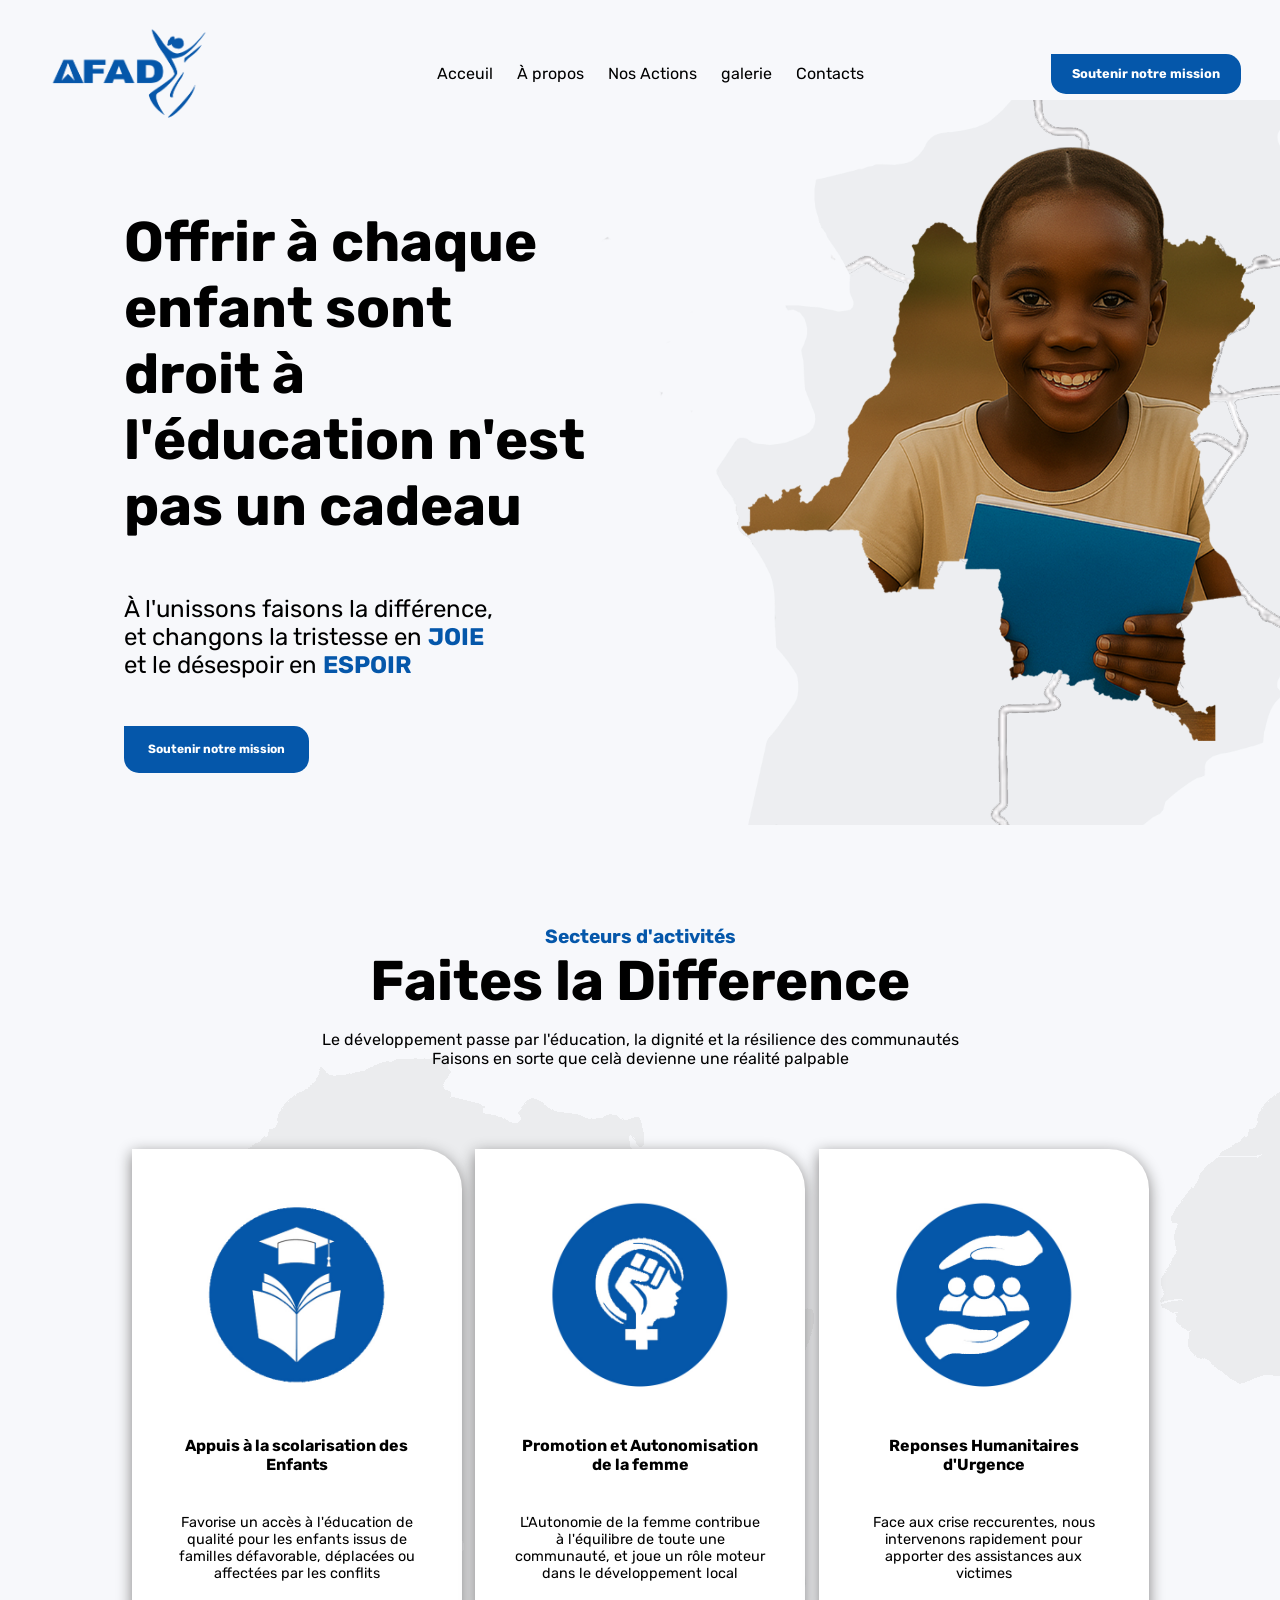
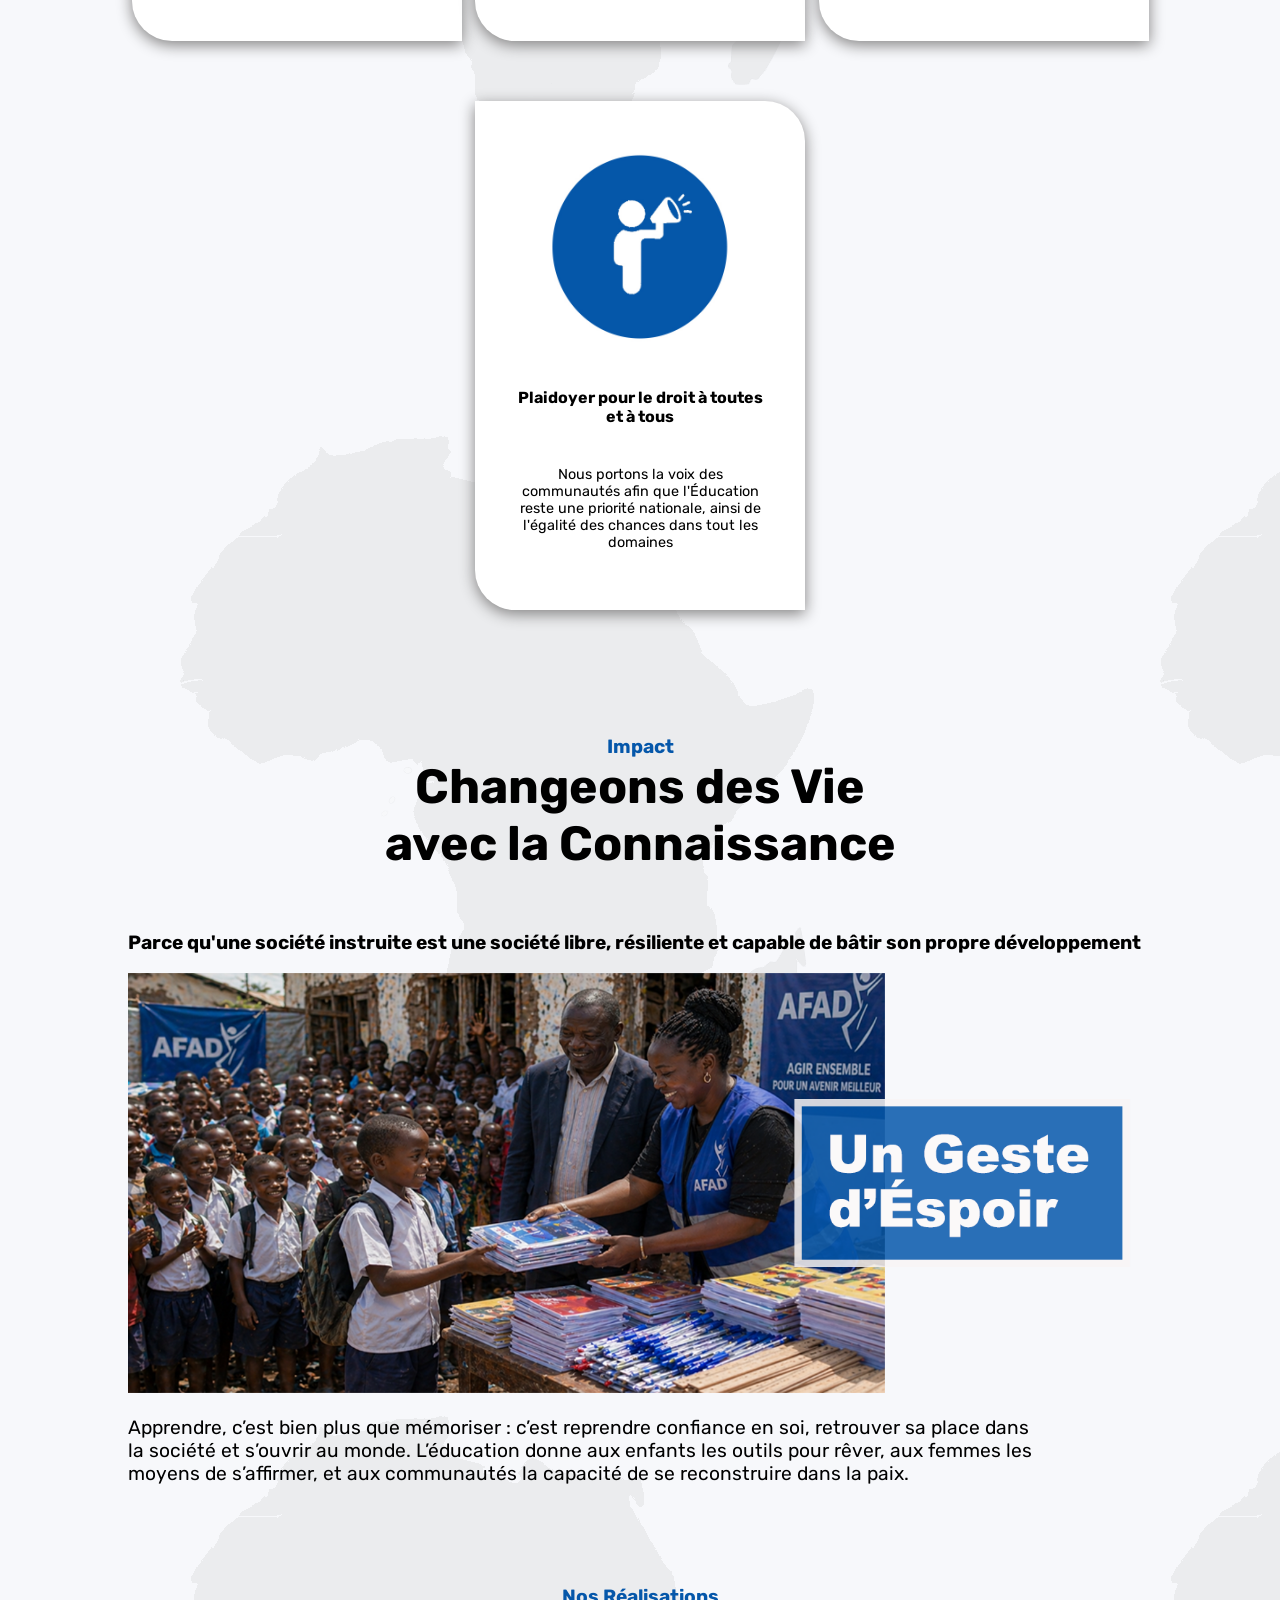
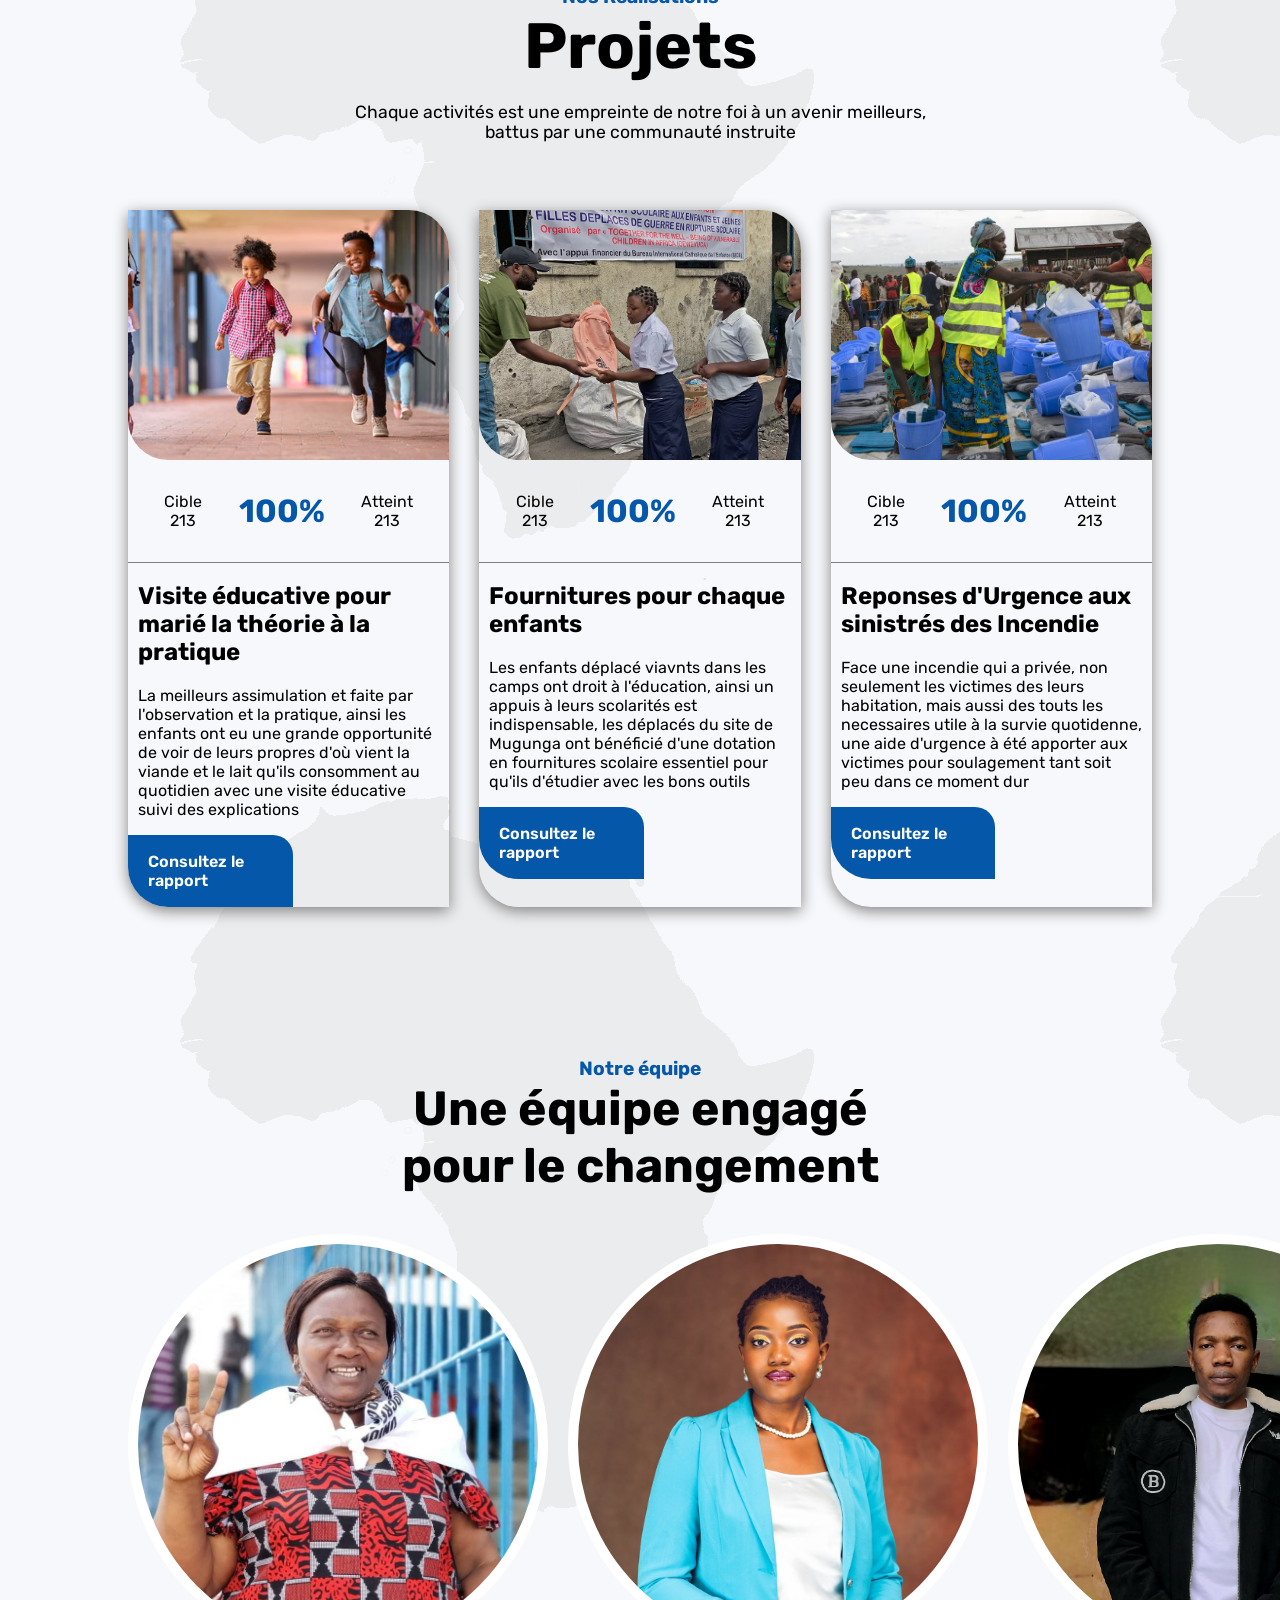
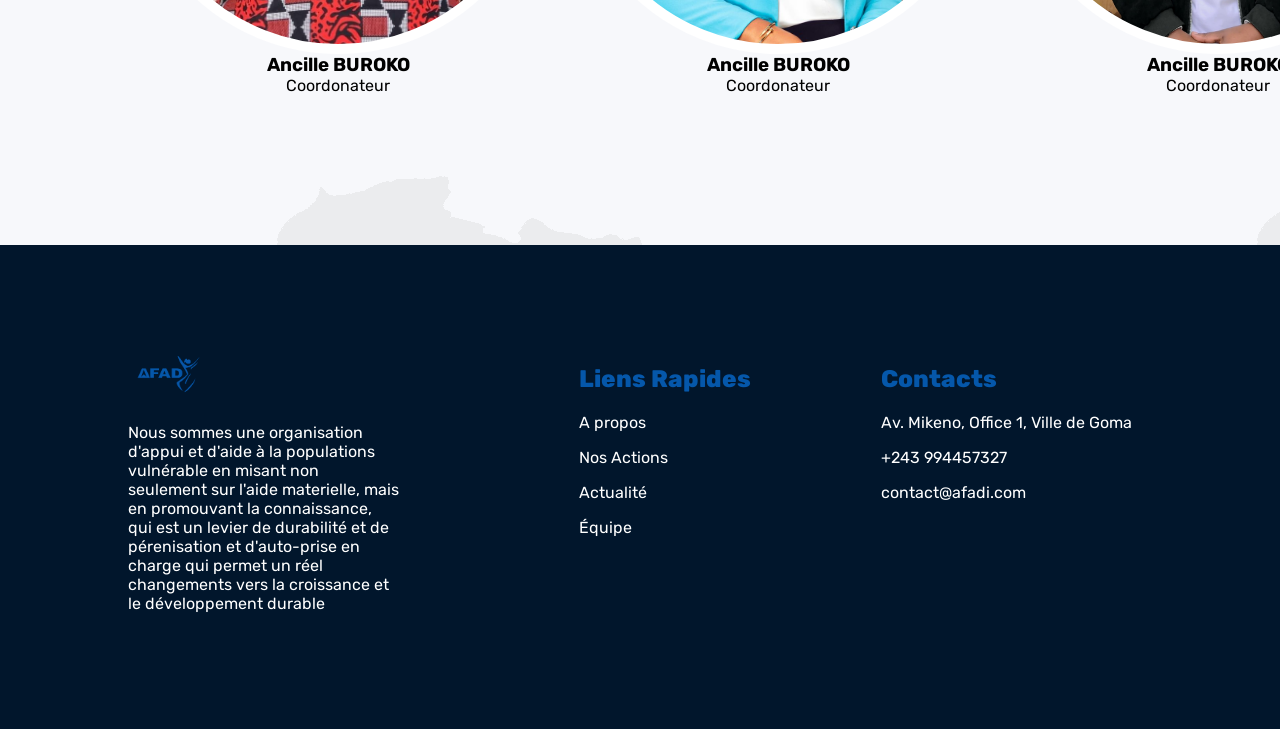
==== index.html @ 5223f1b3 "Premiere base du site Afadi" ====
<!DOCTYPE html>
<html lang="en">
<head>
    <meta charset="UTF-8">
    <meta name="viewport" content="width=device-width, initial-scale=1.0">
    <title>AFADI ongd</title>
    <link rel="stylesheet" href="style.css">
    <link rel="preconnect" href="https://fonts.googleapis.com">
    <link rel="preconnect" href="https://fonts.gstatic.com" crossorigin>
    <link href="https://fonts.googleapis.com/css2?family=Mozilla+Headline:wght@200..700&family=Rubik:ital,wght@0,300..900;1,300..900&display=swap" rel="stylesheet">
</head>
<body>
    <div class="partie1 btn">
        <header>
            <img src="logAf.png" alt="logo Afadi">
            <div class="ent">
                <nav>    
                   <a href="index.html" class="lien">Acceuil</a> 
                    <a href="Apropos.html" class="lien">À propos</a>
                    <a href="nosActions.html" class="lien"> Nos Actions </a>
                    <a href="#" class="lien"> galerie</a>
                    <a href="#" class="lien"> Contacts</a>
                </nav>
            </div>
            <div class="ent">
                <p>
                    <a href="#" class="bouton">Soutenir notre mission</a>
                </p>
            </div>
        </header>
        <div class="chap1">
            <h1>Offrir à chaque enfant sont droit à l'éducation n'est pas un cadeau</h1>
            <div class="responsive">

            </div>
            <p>À l'unissons faisons la différence, et changons la tristesse en <strong>JOIE</strong> et le désespoir en <strong>ESPOIR</strong></p>
            <p>
                <a href="#" class="bouton">Soutenir notre mission</a>
            </p>
        </div>
        
    </div>

        <main>       
        
            <section class="about">
                <p class="point1">Secteurs d'activités</p>
                <h1 class="about_title1">Faites la Difference</h1>
                <p>Le développement passe par l'éducation, la dignité et la résilience des communautés <br> Faisons en sorte que celà devienne une réalité palpable</p>
                <div class="nos_activites">
                    <div class="about__education boite">
                        <div class="icone">
                            <p class="img"><img src="images/illustration/IconeEducation.jpg" alt="icone education"></p>
                        </div>
                        <h2>Appuis à la scolarisation des Enfants</h2>
                        <p>Favorise un accès à l'éducation de qualité pour les enfants issus de familles défavorable, déplacées ou affectées par les conflits</p>
                        
                    </div>
                    <div class="about__promotion boite">
                        <div class="icone">    
                            <p class="img"><img src="images/illustration/IconeFemme.jpg" alt="icone education"></p>
                        </div>
                        <h2>Promotion et Autonomisation de la femme</h2>
                        <p>L'Autonomie de la femme contribue à l'équilibre de toute une communauté, et joue un rôle moteur dans le développement local</p>
                    </div>
                    <div class="about__urgences boite">
                        <div class="icone">
                            <p class="img"><img src="images/illustration/IconeUrgence.jpg" alt="icone education"></p>
                        </div>
                        <h2>Reponses Humanitaires <br> d'Urgence</h2>
                        <p>Face aux crise reccurentes, nous intervenons rapidement pour apporter des assistances aux victimes</p>
                    </div>
                    <div class="about__plaidoyer boite">
                        <div class="icone">
                            <p class="img"> <img src="images/illustration/IconePlaidoyer.jpg" alt="icone education"> </p>
                        </div>
                        <h2>Plaidoyer pour le droit à  toutes et à tous </h2>
                        <p>Nous portons la  voix des communautés afin que l'Éducation reste une priorité nationale, ainsi de l'égalité des chances dans tout les domaines</p>
                    </div>
                </div>
            </section>

            <section class="impact">
                <div class="impact__bloc">
                    <div class="impact__bloc-text">
                        <p class="point1">Impact</p>
                        <h1>Changeons des Vie <br>avec la Connaissance</h1>
                        
                        <h3>Parce qu'une société instruite est une société libre, résiliente et capable de bâtir son propre développement</h3>
                        <div class="img_impact">
                            <img src="unGeste1.png" alt="images Des Impacts">
                        </div>
                        <p class=txt>Apprendre, c’est bien plus que mémoriser :
                            c’est reprendre confiance en soi, retrouver sa place dans la société et s’ouvrir au monde.
                            L’éducation donne aux enfants les outils pour rêver, aux femmes les moyens de s’affirmer, et aux communautés la capacité de se reconstruire dans la paix.
                        </p>       
                    </div>
                </div>
            </section>

            <section class="realisation sec">
                    <p class="point1">Nos Réalisations</p>
                    <h1 class="real__titre">Projets</h1>
                    <p class="real__para">Chaque activités est une empreinte de notre foi à un avenir meilleurs, <br>battus par une communauté instruite</p>
                    <div class="real__projet">
                        <div class="reali">
                            <div class="mod promenade">
                                <!-- projet de promenade -->
                            </div>
                            <div class="rubrique">
                                <p>Cible <br>213</p>
                                <p class="score">100%</p>
                                <p>Atteint <br>213</p>
                            </div>
                            <div class="text">
                                <h2>Visite éducative pour marié la théorie à la pratique </h2>
                                <p>La meilleurs assimulation et faite par l'observation et la pratique, ainsi les enfants ont eu une grande opportunité de voir de leurs propres d'où vient la viande et le lait qu'ils consomment au quotidien avec une visite éducative suivi des explications
                            </div>
                            <div class="consulte">
                                <p><a href="#">Consultez le rapport</a></p>
                            </div>    
                        </div>
                        <div class="reali">
                            <div class="mod distri">    
                                <!-- distribution des fournitures scolaire -->
                            </div>
                            <div class="rubrique">
                                <p>Cible <br>213</p>
                                <p class="score">100%</p>
                                <p>Atteint <br>213</p>
                            </div>
                            <div class="text">
                                <h2>Fournitures pour chaque enfants</h2>
                                <p>Les enfants déplacé viavnts dans les camps ont droit à l'éducation, ainsi un appuis à leurs scolarités est indispensable, les déplacés du site de Mugunga ont bénéficié d'une dotation en fournitures scolaire essentiel pour qu'ils d'étudier avec les bons outils</p>
                            </div>
                            <div class="consulte">
                                <p><a href="#">Consultez le rapport</a></p>
                            </div>
                        </div>
                        <div class="reali">
                            <div class="mod incendi">
                                <!-- distribution aux sinistrés des incendie -->
                            </div>
                            <div class="rubrique">
                                <p>Cible <br>213</p>
                                <p class="score">100%</p>
                                <p>Atteint <br>213</p>
                            </div>
                            <div class="text">
                                <h2>Reponses d'Urgence aux sinistrés des Incendie</h2>
                                <p>Face une incendie qui a privée, non seulement les victimes des leurs habitation, mais aussi des touts les necessaires utile à la survie quotidenne, une aide d'urgence à été apporter aux victimes pour soulagement tant soit peu dans ce moment dur </p>
                            </div>
                            <div class="consulte">
                                <p><a href="#">Consultez le rapport</a></p>
                            </div>
                        </div>
                    </div>
            </section>

            <section class="sec">
                <div class="equipe">
                    <p class="point1">Notre équipe</p>
                    <h1>Une équipe engagé <br>pour le changement</h1>
                    <div class="partiequipe">
                        <div class="blocequipe">
                            <div class="equipe1 pht">
                                <img src="#" alt="">
                                <!-- <h2>Répresentate Nationale</h2> -->
                            </div>
                            <h3 class="nom">Ancille BUROKO</h3>
                            <p class="fonction">Coordonateur</p>
                        </div>
                        <div class="blocequipe">
                            <div class="equipe2 pht">
                                <img src="#" alt="">
                                <!-- <h2>Coordonateur des Activités</h2> -->
                            </div>
                            <h3 class="nom">Ancille BUROKO</h3>
                            <p class="fonction">Coordonateur</p>
                        </div>
                            <!-- <div class="equipe3 pht">
                                <img src="#" alt="">
                                <h2>Charge de Ressouces Humaines</h2>
                            </div> -->
                        <div class="blocequipe">
                            <div class="equipe4 pht">
                                <img src="#" alt="">
                                <!-- <h2>Administrateur Financier</h2> -->
                            </div>
                            <h3 class="nom">Ancille BUROKO</h3>
                            <p class="fonction">Coordonateur</p>
                        </div>
                    </div>
                </div>
           </section>
        </main>
        <footer>
            <div class="all">
                <div class="foot info">
                    <img src="logAf.png" alt="logo Afadi">
                    <p>Nous sommes une organisation d'appui et d'aide à la populations vulnérable en misant non seulement sur l'aide materielle, mais en promouvant la connaissance, qui est un levier de durabilité et de pérenisation et d'auto-prise en charge qui permet un réel changements vers la croissance et le développement durable </p>
                </div>
                <div class="foot liens">
                    <h2>Liens Rapides</h2>
                    <p><a href="#">A propos</a></p>
                    <p><a href="#">Nos Actions</a></p>
                    <p><a href="#">Actualité</a></p>
                    <p><a href="#">Équipe</a></p>
                </div>
                <div class="foot contact">
                    <h2>Contacts</h2>
                    <p>Av. Mikeno, Office 1, Ville de Goma</p>
                    <p>+243 994457327</p>
                    <p>contact@afadi.com</p>
                </div>
            </div>
        </footer>
  
</body>
</html>
---- style.css ----
body{
    margin: 0px;
    font-family: "Rubik", sans-serif;
    background-color: #f7f8fb;
}
.btn{
    padding :0% 2%;
}


/* bloc regroupant tout les elements de l'entete */

.partie1{
    background-image: url(images/img_util/background1.png);
    background-size:85%;
    background-repeat: no-repeat;
    background-position: 10cm;
    padding-bottom: 10%;  
}
img{
    width: 200px;
}
header{
    padding: 3px;
    display: flex;
    justify-content:space-between;
}
header p {
    font-size: 0.8em;
}
.ent{
    display : flex;
    align-items: center;
    gap: 40px;
}
nav{
    display: inline-block;
}
.lien{
    margin-left: 20px;
    text-decoration: none;
    color: black;
}
.lien:hover{
    font-weight: 300;
    /* text-decoration-style: dotted; */
    border-bottom: #0557aa 2px solid;
}
.bouton{
    display: block;
    color: white;
    background-color: #0557aa;
    width: 170px;
    height: 40px;
    border-radius: 0px 15px 15px 15px;
    text-align: center;
    display: flex;
    align-items: center;
    justify-content: center;
    text-decoration: none;
    font-weight: bolder;
    margin-right: 10px;
    padding: 0px 10px;
}
.chap1{
    width: 38%;
    margin-left: 8%;
    margin-top:5%;
}
.chap1 h1{
    font-size: 3.5em;
    padding-bottom: 2%;
}
strong{
    color: #0557aa;
}
.chap1 p{
    font-size: 1.5em;
    width: 80%;
    margin-top : 10%;
}
.chap1 .bouton{
    font-size: 0.5em;
    padding : 1% 2%;
    margin-top : 10%;
}

/* bloc regroupant les élement de la section à propos */

.about {
    width: 80%;
    margin: auto;
    margin: top;
}
.about_title1{
    font-size: 3.5em;
    text-align: center;
    margin: 0px;
}
.about_title1 + p {
    text-align: center;
    padding-bottom: 40px;
}
.nos_activites {
    display: flex;
    justify-content:space-evenly;
    flex-wrap:wrap;
    gap : 10px;
}
.boite{
    width: 250px;
    background-color: #ffffff;
    padding :  20px 40px;
    border-radius: 0px 40px 0px 40px;
    margin : 25px 0px;
    box-shadow: rgb(130, 129, 129) 0px 4px 15px;
    /* effet transition */
    transition-property: transform;
    transition-duration: 0,1sec;
}
.boite:hover{
    box-shadow: #01162c 5px 10px 20px;
}
a:hover{
    transform: scale(0.9);
}
.boite h2{
    font-size: 1em;
    text-align: center;
    margin-bottom: 0px;
}
.boite p{
    font-size: 0.9em;
    text-align: center;
    padding:10% 0%;
}
.icone .img{
    margin: auto;
}
main{
    background-image: url(images/img_util/background2.png);
}


/* bloc regroupant les élement de la section Impact de nos actions */


.impact{
    margin: 100px 0px;
}
.impact__bloc{
    gap: 40px;
    width: 80%;
    margin: auto;
}

.impact__bloc-text h1{
    font-size: 3em;
    text-align: center;
    margin: 0px;
    padding-bottom: 40px;
    
}

.img_impact img{
    width: 100%;
}
.impact__bloc-text h3{
    font-size: 1.2em;
}
.impact__bloc-text .txt{
    font-size: 1.2em;
    width: 90%;
}

/* partie réalisation des projets */
.sec{
    width: 80%;
    margin: auto;
}
.real__titre{
    font-size: 4em;
    text-align: center;
    margin: 0px;
}
.real__para{
    text-align: center;
    font-size: 1.1em;
}
.real__projet{
    display: flex;
    justify-content: space-evenly;
    gap : 30px
}
.reali{
    width: 390px;
    border-radius: 0px 40px 0px 40px;
    margin : 50px 0px;
    box-shadow: rgb(130, 129, 129) 0px 4px 15px;
}
.promenade{
    background-image: url(images/img_util/real/eleves.jpg);
}
.distri{
    background-image: url(images/img_util/real/distribution.webp);
   
}
.incendi{
    background-image: url(images/img_util/real/distrIncendi.jpg);
}
.mod{
    border-radius: 0px 40px 0px 40px;
    min-height: 250px;
    background-size: cover;
    background-position: center;
}
.rubrique{
    display: flex;
    justify-content: space-evenly;
    align-items: center;
    border-bottom: gray solid 1px;
   
}
.rubrique .score{
    font-weight: bold;
    text-align: center;
    font-size: 2em;
    color: #0557aa;
}
.rubrique p{
    text-align: center;
}
.text{
    padding: 0px 10px;
}
.reali .consulte{
    background-color: #0557aa;
    margin-bottom: 0px;
    width: 45%;
    padding-bottom: 1px;
    padding-left: 20px;
    padding-top: 1px;
    border-radius: 0px 20px 0px 40px;
    color: white;
    font-weight: 600;
}
.consulte a{
    color: white;
    text-decoration: none;
}
.consulte a:hover{
    transform: scale(1.3);
}

/* notre équipe */
.sec .equipe{
    text-align: center; 
    padding-bottom: 150px;
    margin-top:100px ;
}
.partiequipe{
    display: flex;
    gap: 20px;
}
.equipe1{
    background-image: url(images/equipe/PHOTO-2023-07-27-08-31-10.jpg);
}
.equipe2{
    background-image: url(images/equipe/PHOTO-2024-08-07-07-58-45.jpg);
}
.equipe3{
    background-image: url(images/equipe/PHOTO-2025-07-27-09-32-01.jpg);
}
.equipe4{
    background-image: url(images/equipe/PHOTO-2025-07-28-10-34-43\ 2.jpg);
}
.pht{
    width: 400px;
    height: 400px;
    background-size: cover;
    border-radius: 50% 50%;
    border: #ffff solid 10px;
}
.blocequipe .nom,.fonction{
    margin : 0px;
    padding : 0px;
}
.equipe h1{
    margin-top : 0px ;
    font-size: 3em;
}
.point1{
    color: #0557aa;
    font-weight: 700;
    margin: 0px;
    text-align: center;
    font-size: 1.2em;
}
.jus{
    text-align: left;
}

/* partie footer */
footer{
    background-color: #01162c;
    color: white;
    padding: 100px 0px;
}
.info img{
    width: 30%;
}
footer .all{
    display: flex;
    gap: 30px;
    width: 80%;
    margin: auto;
    
}
.foot{
    width: 50%;
}
.liens{
    padding-left: 150px;
}
.liens a{
    text-decoration: none;
    color: white;
}
.foot h2{
    color: #0557aa;
    font-weight: 800;
}

/* responsive design */

@media screen and (max-width:600px) {
    img{
        width: 150px;
    }
    header{
        flex-wrap: wrap;
        justify-content: center;
    }
    header p {
        font-size: 0.6em;
    }
    nav a{
        font-size: 0.8em;
    }
    nav{
        padding-bottom: 20px;
    }
    .bouton{
        width: 120px;
        height: 40px;
        border-radius: 0px 15px 15px 15px;
    }
    .chap1{
        width: 90%;
        margin-left: 8%;
        margin-top:5%;
    }
    .chap1 h1{
        font-size: 2.5em;
        padding-bottom: 2%;
    }
    .chap1 p{
        font-size: 1.3em;
        width: 90%;
        margin-top : 10%;
    }
    .chap1 a{
        font-size: 0.5em;
        padding : 1% 0%;
        margin-top : 10%;
        margin: auto;
    }
    .partie1{
        background-size:0px;
        background-repeat: no-repeat;
        background-position: 100%;
    }
    .responsive{
        background-image: url(images/img_util/background1.png);
        height: 420px;
        background-size:150%;
        background-position: right;
    }
    .point1{
        font-size: 0.7em;
    }

    /* partie à propos */
    
    /* partie impact */
    .impact__bloc{
        flex-direction: column-reverse;
        gap: 40px;
        
    }
    .impact__bloc-text{
        width: 100%;
    }
    .jus{
        text-align: center;
    }
    .impact__bloc-text h1{
        font-size: 2.5em;
    }
    .impact__bloc-image{
        width: 450px;
        margin: auto;
        
    }
    /* .image1{
        width: 400px ;
        height: 400px;
    }
    .image2{
        left: 50px;
        bottom: 10px;
    }
    .image3{
        width: 150px ;
        height: 150px;
        right: -10px;
        top: 170px;   
    } */
    /* parties réalialisation */
    .real__titre{
        font-size: 2.5em;
    }
    .real__para{
        margin-bottom: 50px;
    }
    .real__projet{
        flex-direction: column;
        gap : 50px
    }
    .reali{
        width: 350px;
        margin: 0;
        margin: auto;
    }
    .rubrique .score{
        font-size: 1.3em;
    }
    .text h2{
        font-size: 1.2em;
    }
    .consulte p{
        font-size: 0.7em;
    }
   /* partie équipe */
    .partiequipe{
        flex-direction: column;
        align-items: center;
        gap: 50px;
    }
    .pht{
        width: 340px;
        height: 340px;
    }
    .equipe h1{
        font-size: 2em;
    }
    /* partie footer */
    footer{
        background-color: #01162c;
        color: white;
        padding: 50px 0px;
    }
    .info img{
        width: 40%;
    }
    footer .all{
        flex-direction: column;
        gap: 30px;
        width: 80%;
        margin: auto;
        
    }
    .foot{
        width: 100%;
    }
    .liens{
        padding-left: 0px;
    }
    .liens a{
        text-decoration: none;
        color: white;
    }
    .foot h2{
        color: #0557aa;
        font-weight: 800;
    }
}

@media screen and (min-width:600px) and  (max-width:1200px) {
    img{
        width: 150px;
    }
   
    header p {
        font-size: 0.6em;
    }
    nav a{
        font-size: 0.8em;
    }
    nav{
        padding-bottom: 20px;
    }
    .bouton{
        width: 120px;
        height: 40px;
        border-radius: 0px 15px 15px 15px;
    }
    .chap1{
        width: 45%;
        margin-left: 8%;
        margin-top:5%;
    }
    .chap1 h1{
        font-size: 2.5em;
        padding-bottom: 2%;
    }
    .chap1 p{
        font-size: 1.3em;
        width: 90%;
        margin-top : 10%;
    }
    .chap1 a{
        font-size: 0.5em;
        padding : 1% 0%;
        margin-top : 10%;
        margin: auto;
    }
    .partie1{
        background-size:contain;
        background-repeat: no-repeat;
        background-position:120px;
    }
    .point1{
        font-size: 0.7em;
    }


    /* partie à propos */
   

    /* partie impact */
    .impact__bloc{
        flex-direction: column-reverse;
        gap: 40px;
        
    }
    .impact__bloc-text{
        width: 100%;
    }
    .jus{
        text-align: center;
    }
    .impact__bloc-text h1{
        font-size: 2.5em;
    }
    /* .impact__bloc-image{
        width: 450px;
        margin: auto;
        
    }
    .image1{
        width: 400px ;
        height: 400px;
    }
    .image2{
        left: 50px;
        bottom: 10px;
    }
    .image3{
        width: 150px ;
        height: 150px;
        right: -10px;
        top: 170px;   
    } */
    /* parties réalialisation */
    .real__titre{
        font-size: 2.5em;
    }
    .real__para{
        margin-bottom: 50px;
    }
    .real__projet{
        flex-wrap: wrap;
        gap : 50px
    }
    .reali{
        width: 350px;
        margin: 0;
        margin: auto;
    }
    .rubrique .score{
        font-size: 1.3em;
    }
    .text h2{
        font-size: 1.2em;
    }
    .consulte p{
        font-size: 0.7em;
    }
   /* partie équipe */
    .partiequipe{
        flex-direction: column;
        align-items: center;
        gap: 50px;
    }
    .pht{
        width: 340px;
        height: 340px;
    }
    .equipe h1{
        font-size: 2em;
    }
    /* partie footer */
    .info img{
        width: 40%;
    }
}
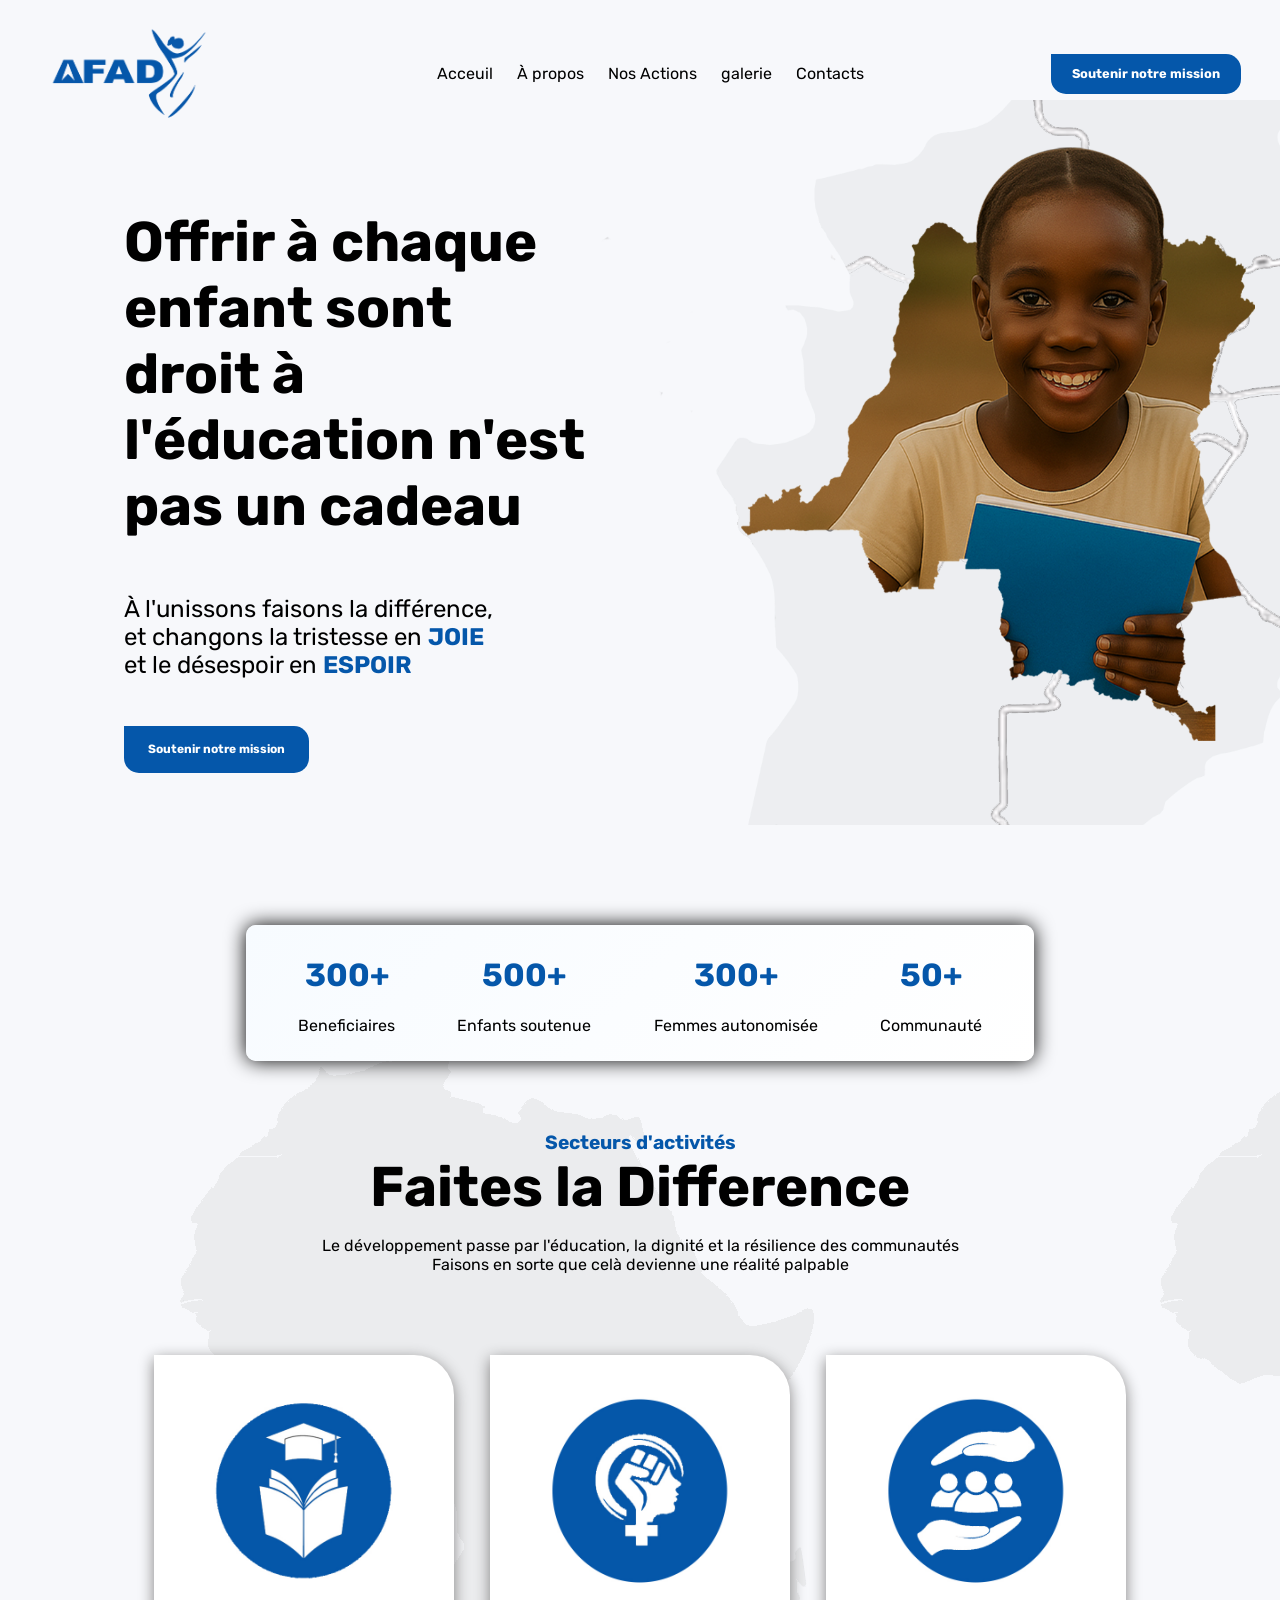
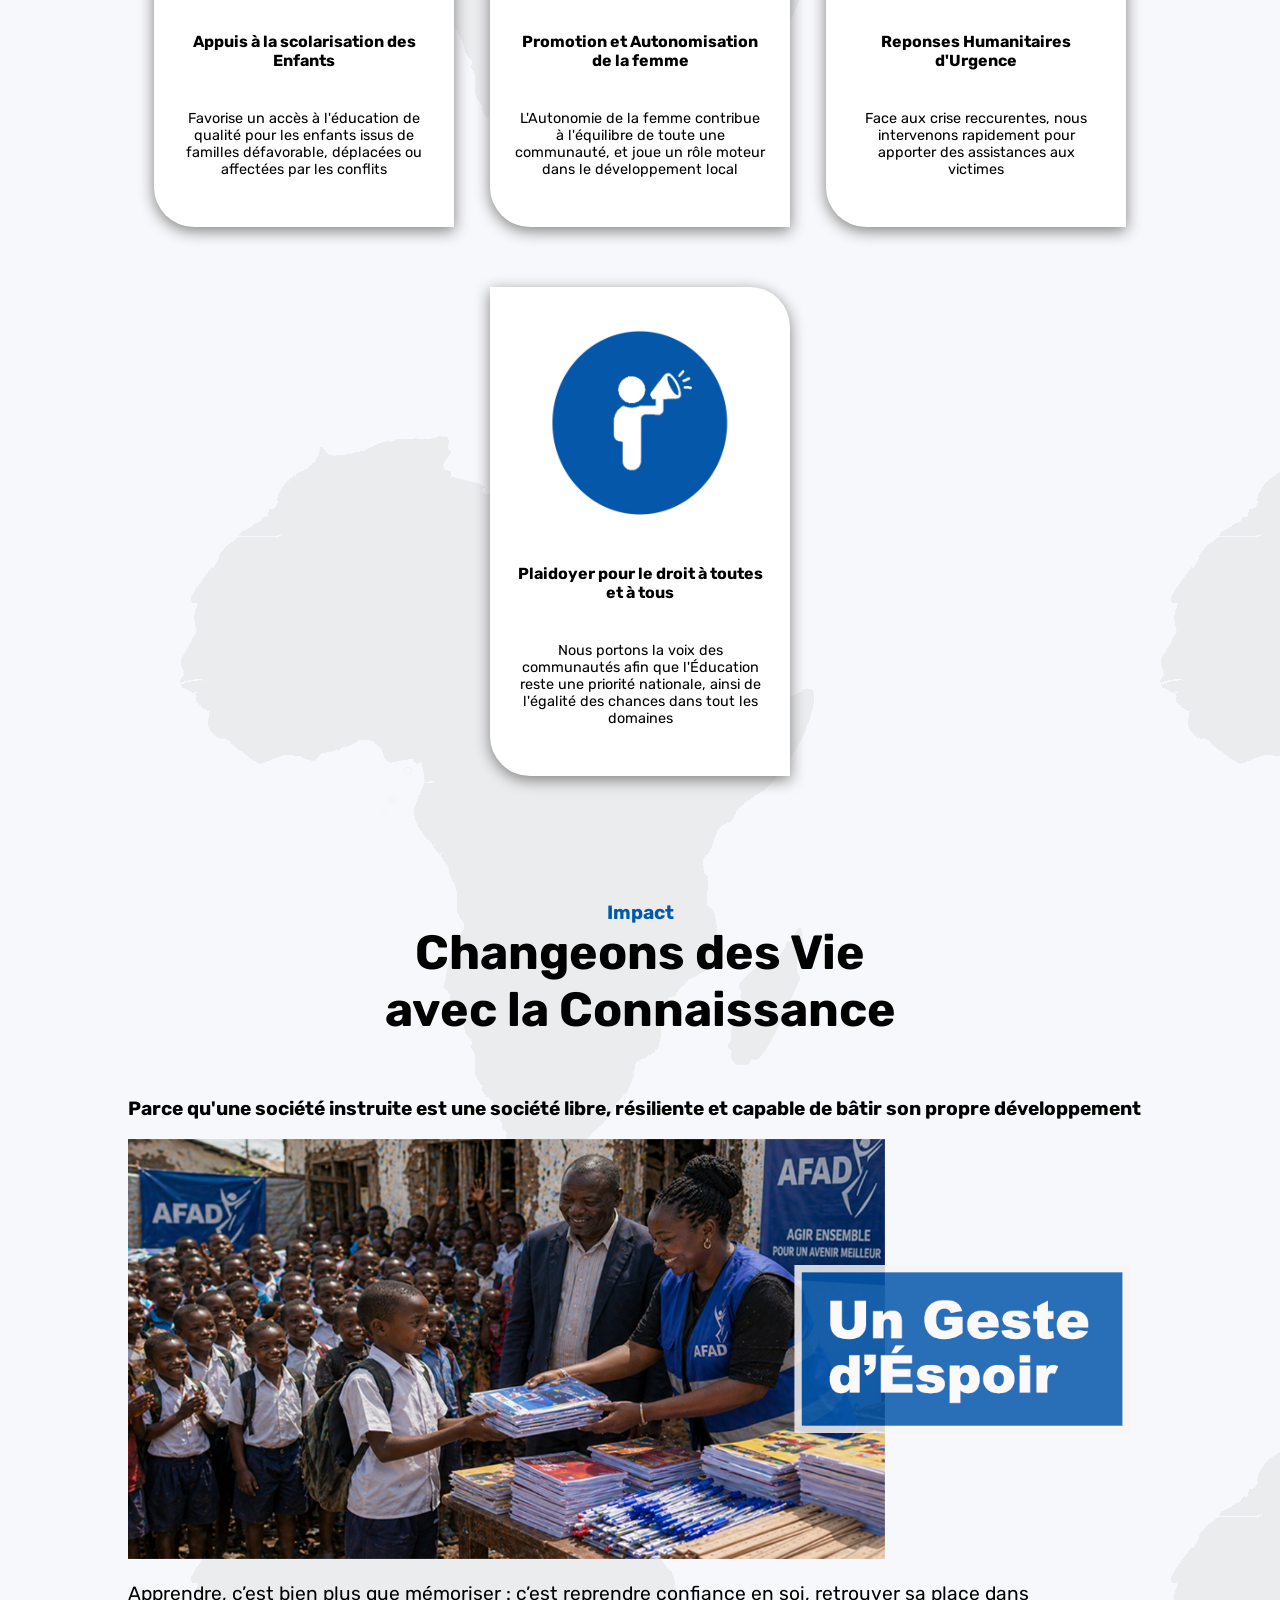
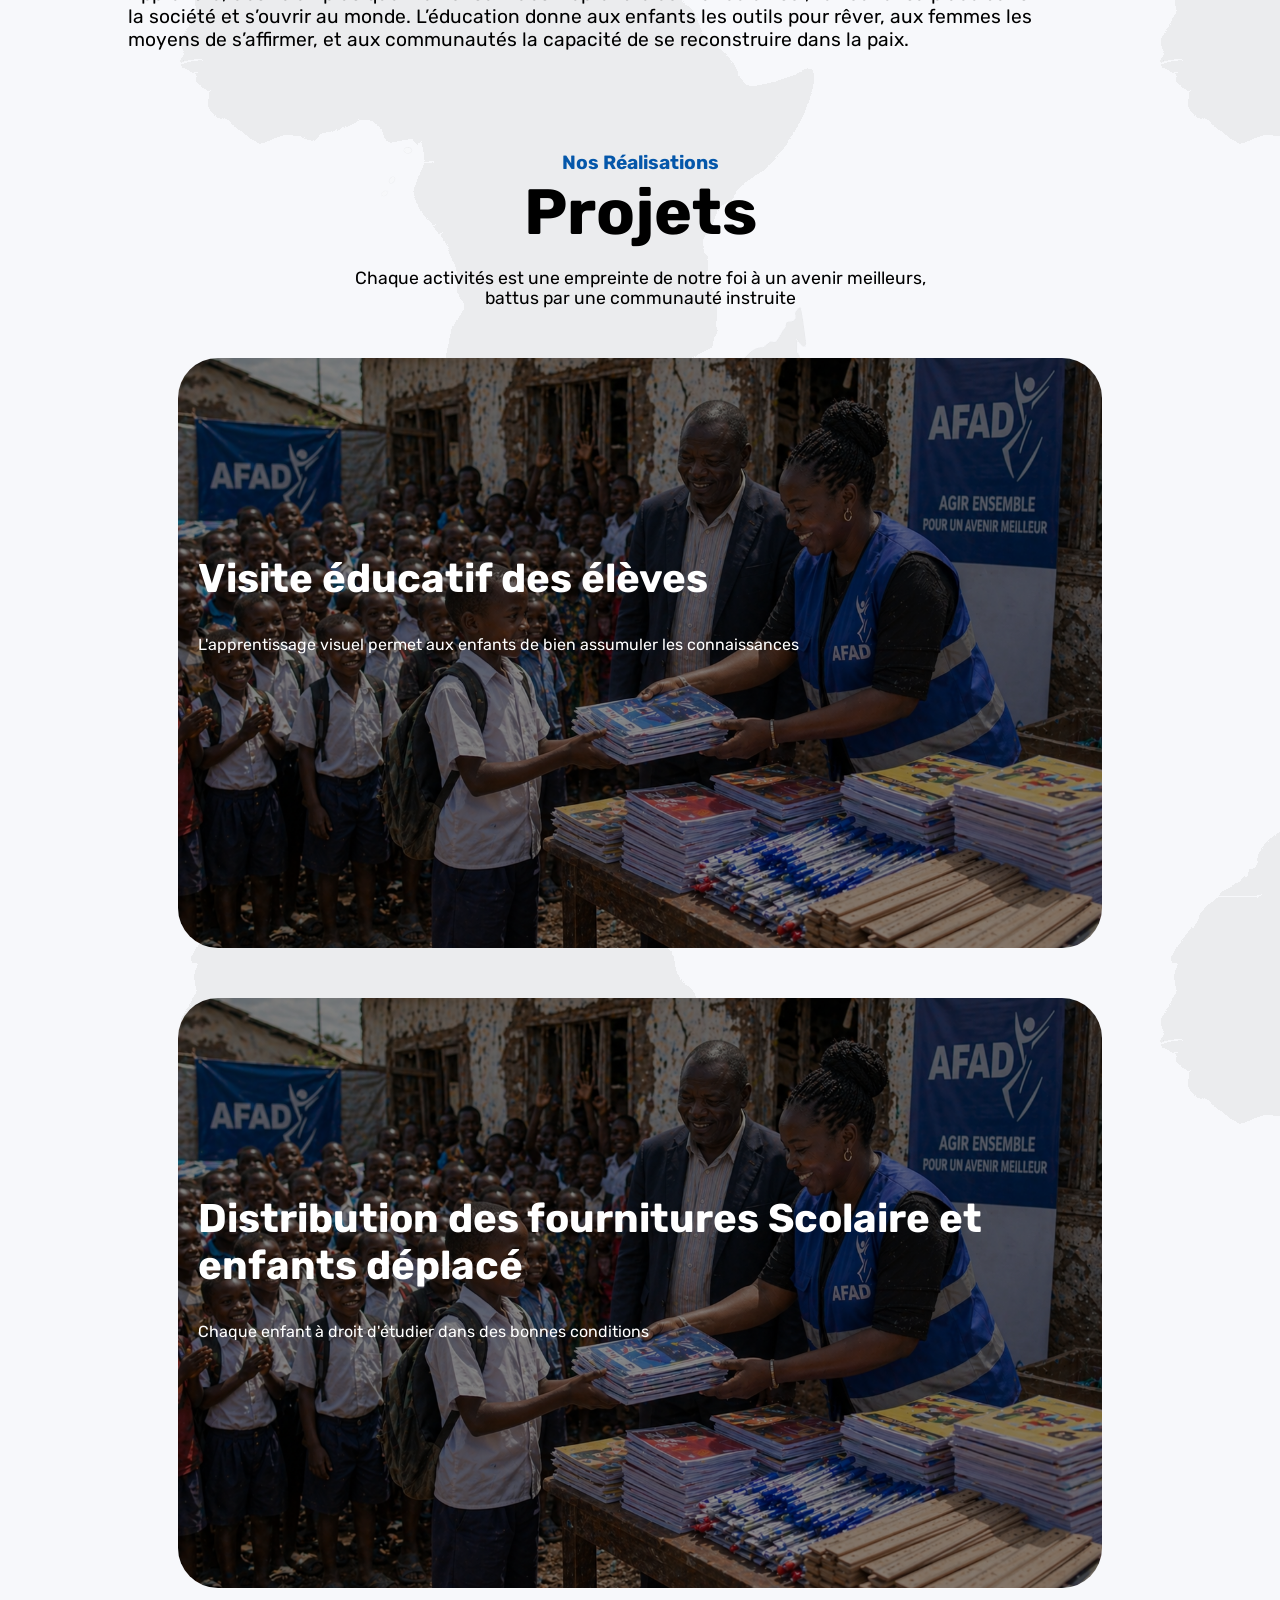
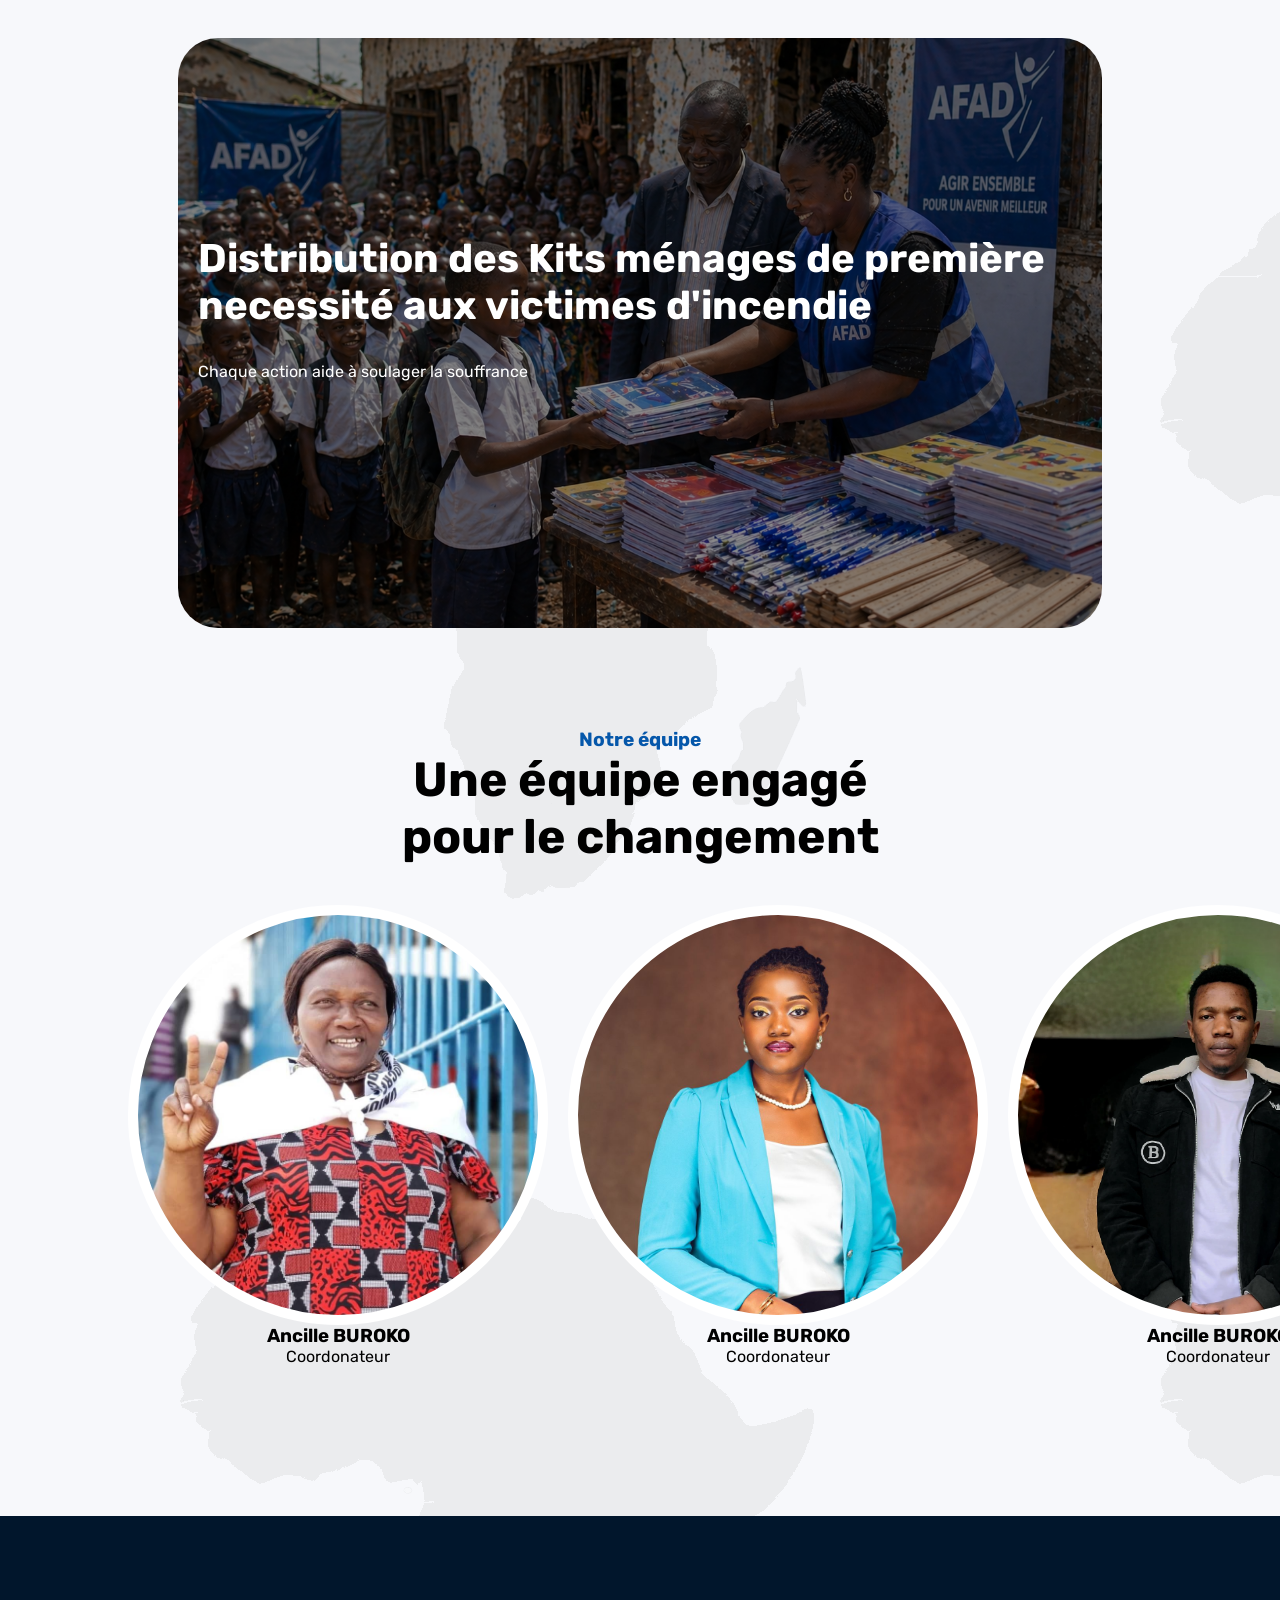
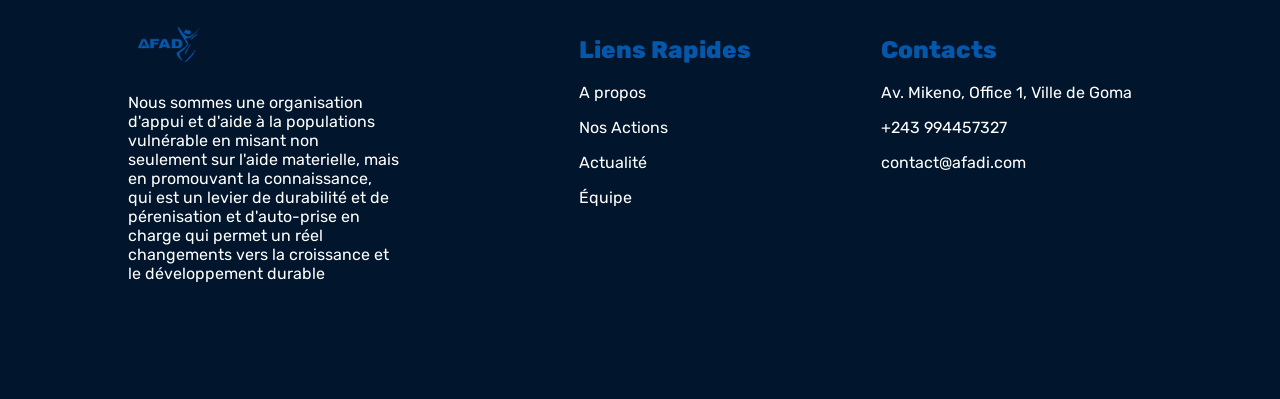
==== commit 88066607: "Premier mise forne de la page d'acceuil" ====
--- a/index.html
+++ b/index.html
@@ -41,7 +41,26 @@
         
     </div>
 
-        <main>       
+        <main>
+        <!-- statistique de nos réalisations -->
+        <div class="statistique">
+            <div class="stat">
+                <h1>300+</h1>
+                <p>Beneficiaires</p>
+            </div>
+            <div class="stat">
+                <h1>500+</h1>
+                <p>Enfants soutenue</p>
+            </div>
+            <div class="stat">
+                <h1>300+</h1>
+                <p>Femmes autonomisée</p>
+            </div>
+            <div class="stat">
+                <h1>50+</h1>
+                <p>Communauté</p>
+            </div>
+        </div>
         
             <section class="about">
                 <p class="point1">Secteurs d'activités</p>
@@ -103,55 +122,25 @@
                     <h1 class="real__titre">Projets</h1>
                     <p class="real__para">Chaque activités est une empreinte de notre foi à un avenir meilleurs, <br>battus par une communauté instruite</p>
                     <div class="real__projet">
-                        <div class="reali">
-                            <div class="mod promenade">
-                                <!-- projet de promenade -->
-                            </div>
-                            <div class="rubrique">
-                                <p>Cible <br>213</p>
-                                <p class="score">100%</p>
-                                <p>Atteint <br>213</p>
-                            </div>
-                            <div class="text">
-                                <h2>Visite éducative pour marié la théorie à la pratique </h2>
-                                <p>La meilleurs assimulation et faite par l'observation et la pratique, ainsi les enfants ont eu une grande opportunité de voir de leurs propres d'où vient la viande et le lait qu'ils consomment au quotidien avec une visite éducative suivi des explications
-                            </div>
-                            <div class="consulte">
-                                <p><a href="#">Consultez le rapport</a></p>
-                            </div>    
-                        </div>
-                        <div class="reali">
-                            <div class="mod distri">    
-                                <!-- distribution des fournitures scolaire -->
-                            </div>
-                            <div class="rubrique">
-                                <p>Cible <br>213</p>
-                                <p class="score">100%</p>
-                                <p>Atteint <br>213</p>
-                            </div>
-                            <div class="text">
-                                <h2>Fournitures pour chaque enfants</h2>
-                                <p>Les enfants déplacé viavnts dans les camps ont droit à l'éducation, ainsi un appuis à leurs scolarités est indispensable, les déplacés du site de Mugunga ont bénéficié d'une dotation en fournitures scolaire essentiel pour qu'ils d'étudier avec les bons outils</p>
-                            </div>
-                            <div class="consulte">
-                                <p><a href="#">Consultez le rapport</a></p>
-                            </div>
-                        </div>
-                        <div class="reali">
-                            <div class="mod incendi">
-                                <!-- distribution aux sinistrés des incendie -->
-                            </div>
-                            <div class="rubrique">
-                                <p>Cible <br>213</p>
-                                <p class="score">100%</p>
-                                <p>Atteint <br>213</p>
-                            </div>
-                            <div class="text">
-                                <h2>Reponses d'Urgence aux sinistrés des Incendie</h2>
-                                <p>Face une incendie qui a privée, non seulement les victimes des leurs habitation, mais aussi des touts les necessaires utile à la survie quotidenne, une aide d'urgence à été apporter aux victimes pour soulagement tant soit peu dans ce moment dur </p>
-                            </div>
-                            <div class="consulte">
-                                <p><a href="#">Consultez le rapport</a></p>
+                        <div class="mod promenade">
+                            <!-- projet de promenade -->
+                            <div class="real_text">
+                                <h2>Visite éducatif des élèves</h2>
+                                <p>L'apprentissage visuel permet aux enfants de bien assumuler les connaissances</p>
+                            </div>
+                        </div>
+                        <div class="mod distri">    
+                            <!-- distribution des fournitures scolaire -->
+                            <div class="real_text">
+                                <h2>Distribution des fournitures Scolaire et enfants déplacé</h2>
+                                <p>Chaque enfant à droit d'étudier dans des bonnes conditions</p>
+                            </div>
+                        </div>
+                        <div class="mod incendi">
+                            <!-- distribution aux sinistrés des incendie -->
+                            <div class="real_text">
+                                <h2>Distribution des Kits ménages de première necessité aux victimes d'incendie </h2>
+                                <p>Chaque action aide à soulager la souffrance</p>
                             </div>
                         </div>
                     </div>
--- a/style.css
+++ b/style.css
@@ -85,6 +85,29 @@
     margin-top : 10%;
 }
 
+/* bloc regroupant les statitistiques */
+/* statitiques des différentes couches touché par nos interventions */
+.statistique{
+    background: linear-gradient(135deg, #f7fbff, #ffffff);
+    box-shadow: 00px 0px 20px black;
+    display: flex;
+    flex-wrap: wrap;
+    gap: 20px;
+    justify-content: space-evenly;
+    width: 60%;
+    border-radius: 10px;
+    text-align: center;
+    margin: auto;
+    margin-bottom: 70px;
+    padding: 10px;
+}
+.stat h1{
+    color: #0557aa;
+}
+.stat p{
+    color: rgb(0, 0, 0);
+}
+
 /* bloc regroupant les élement de la section à propos */
 
 .about {
@@ -110,7 +133,7 @@
 .boite{
     width: 250px;
     background-color: #ffffff;
-    padding :  20px 40px;
+    padding :  10px 25px;
     border-radius: 0px 40px 0px 40px;
     margin : 25px 0px;
     box-shadow: rgb(130, 129, 129) 0px 4px 15px;
@@ -187,70 +210,32 @@
     text-align: center;
     font-size: 1.1em;
 }
-.real__projet{
-    display: flex;
-    justify-content: space-evenly;
-    gap : 30px
-}
-.reali{
-    width: 390px;
-    border-radius: 0px 40px 0px 40px;
-    margin : 50px 0px;
-    box-shadow: rgb(130, 129, 129) 0px 4px 15px;
-}
 .promenade{
-    background-image: url(images/img_util/real/eleves.jpg);
+    background-image: url(imageProjet.png);
 }
 .distri{
-    background-image: url(images/img_util/real/distribution.webp);
+    background-image: url(imageProjet.png);
    
 }
 .incendi{
-    background-image: url(images/img_util/real/distrIncendi.jpg);
+    background-image: url(imageProjet.png);
 }
 .mod{
-    border-radius: 0px 40px 0px 40px;
-    min-height: 250px;
+    border-radius: 40px;
+    min-height: 550px;
     background-size: cover;
     background-position: center;
-}
-.rubrique{
-    display: flex;
-    justify-content: space-evenly;
-    align-items: center;
-    border-bottom: gray solid 1px;
-   
-}
-.rubrique .score{
-    font-weight: bold;
-    text-align: center;
-    font-size: 2em;
-    color: #0557aa;
-}
-.rubrique p{
-    text-align: center;
-}
-.text{
-    padding: 0px 10px;
-}
-.reali .consulte{
-    background-color: #0557aa;
-    margin-bottom: 0px;
-    width: 45%;
-    padding-bottom: 1px;
-    padding-left: 20px;
-    padding-top: 1px;
-    border-radius: 0px 20px 0px 40px;
+    margin: 50px;
+    padding: 20px;
+}
+.real_text{
     color: white;
-    font-weight: 600;
-}
-.consulte a{
-    color: white;
-    text-decoration: none;
-}
-.consulte a:hover{
-    transform: scale(1.3);
-}
+    margin-top: 20%;
+}
+.real_text h2{
+    font-size: 2.5em;
+}
+
 
 /* notre équipe */
 .sec .equipe{
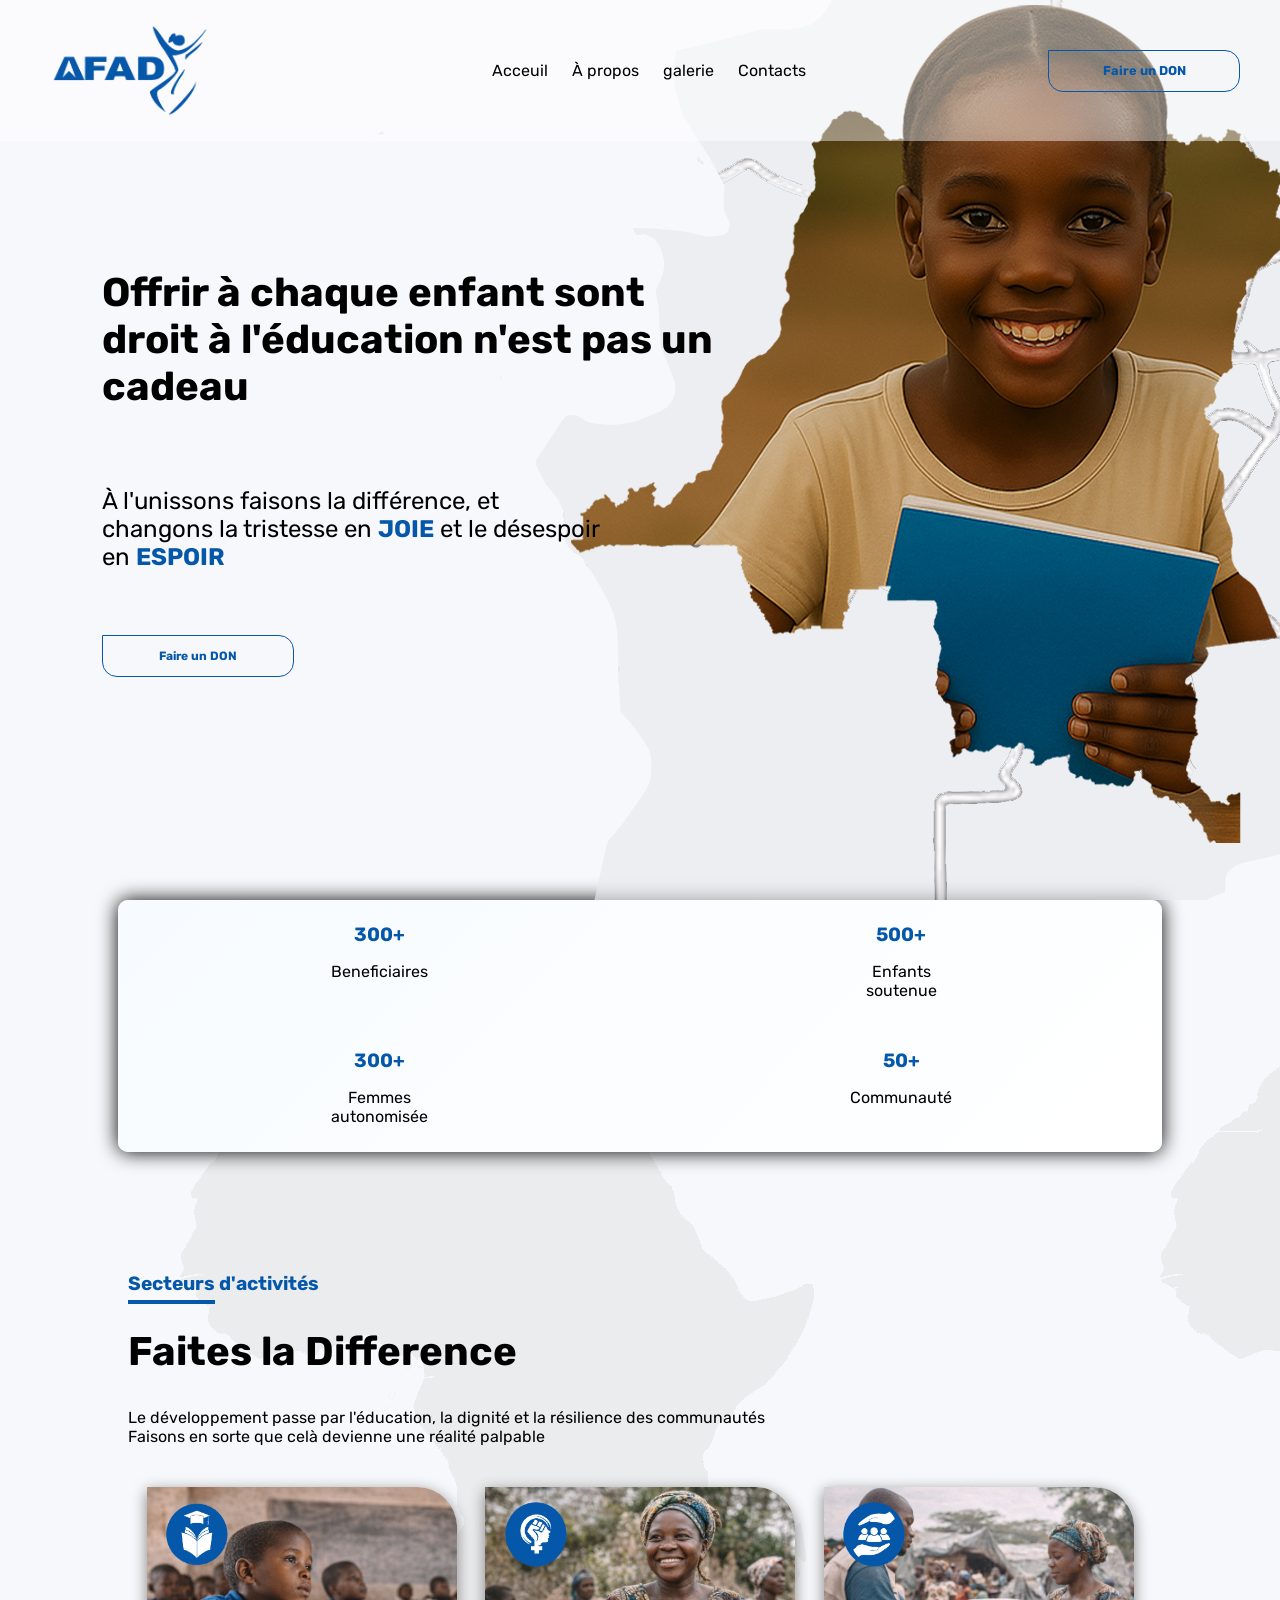
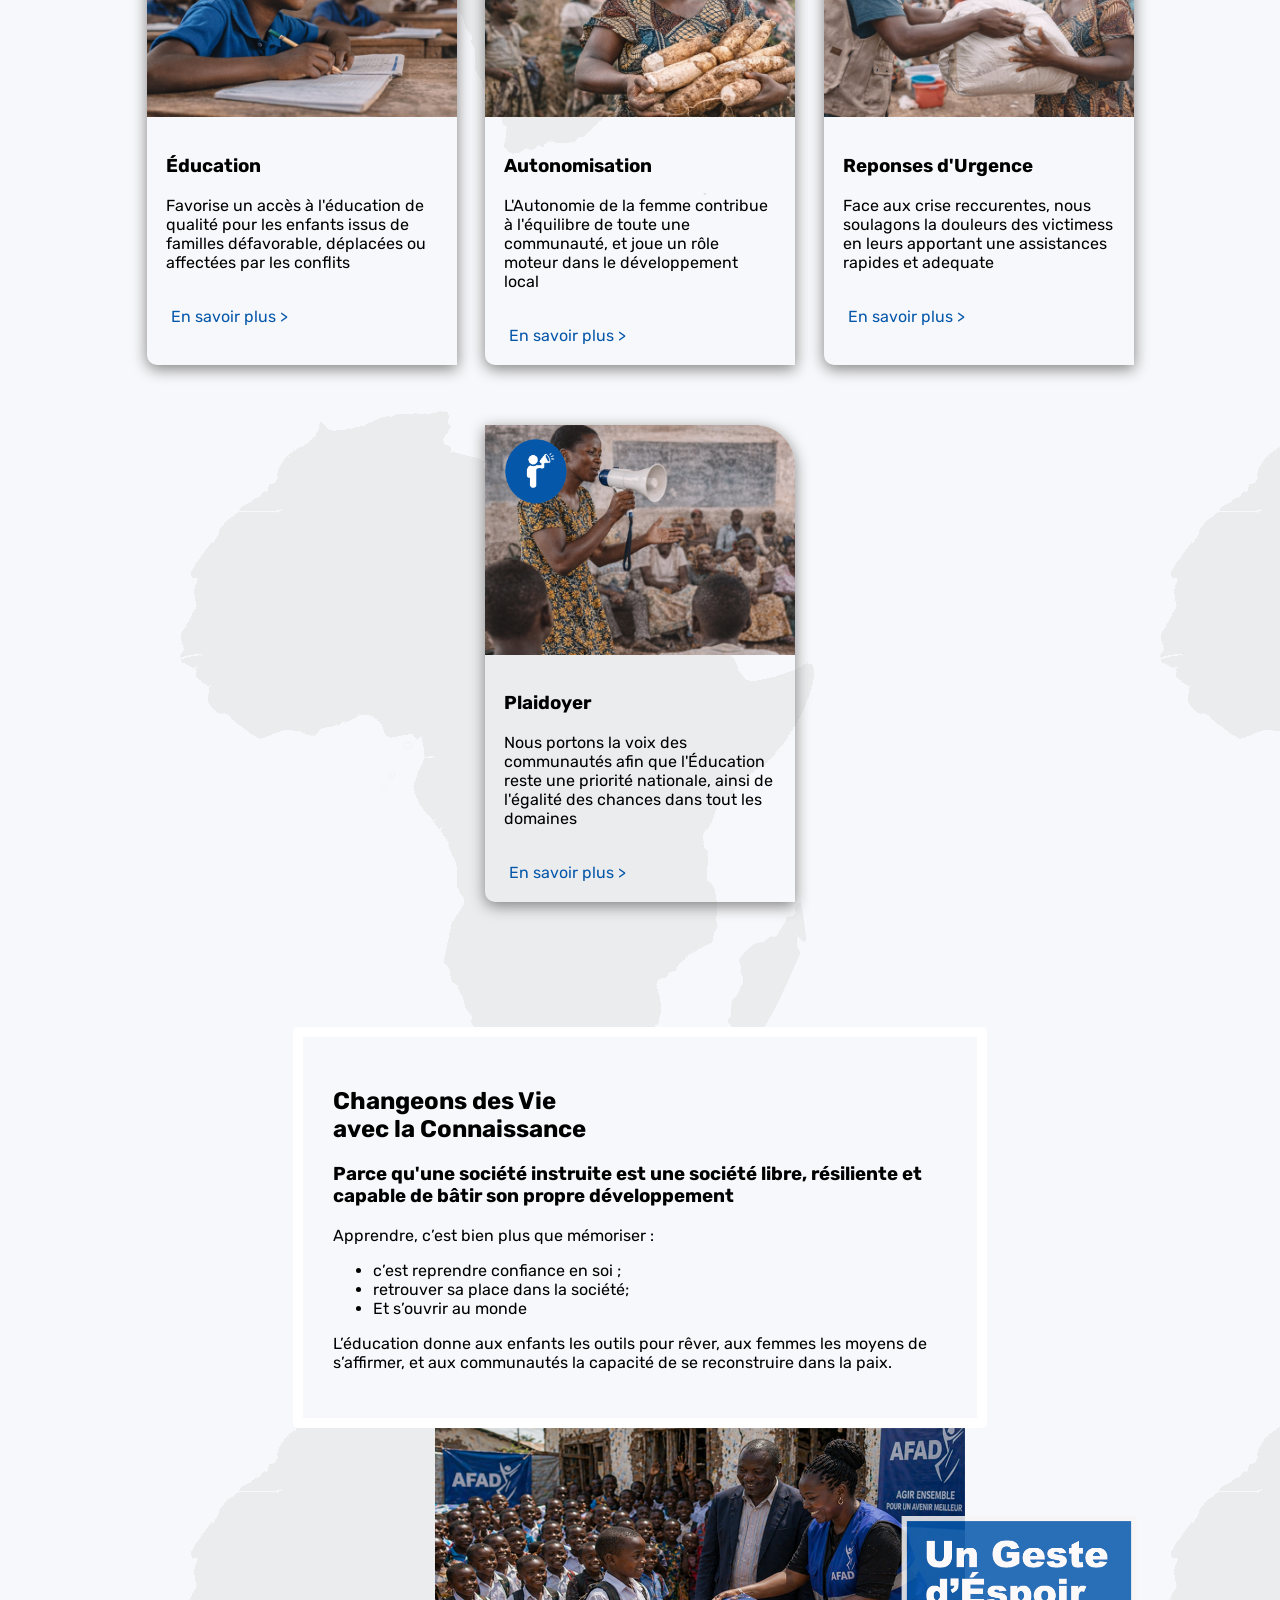
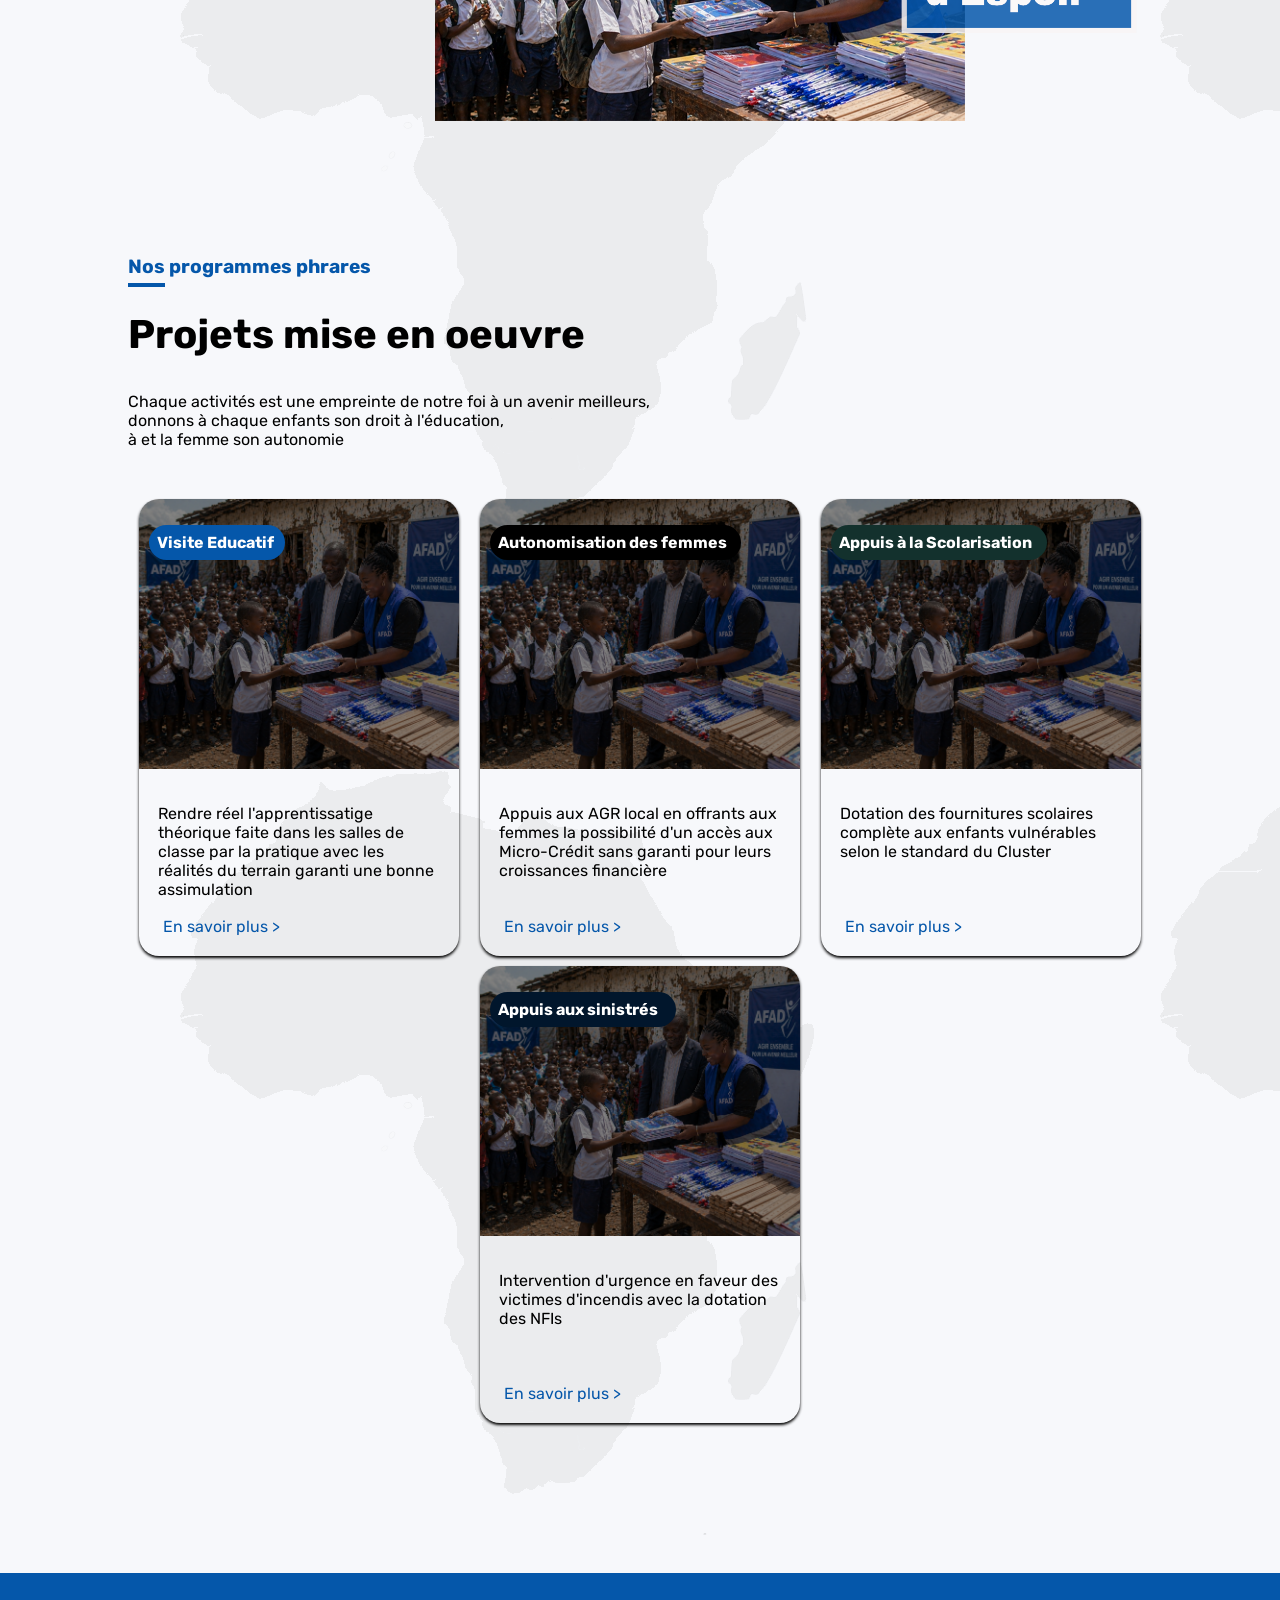
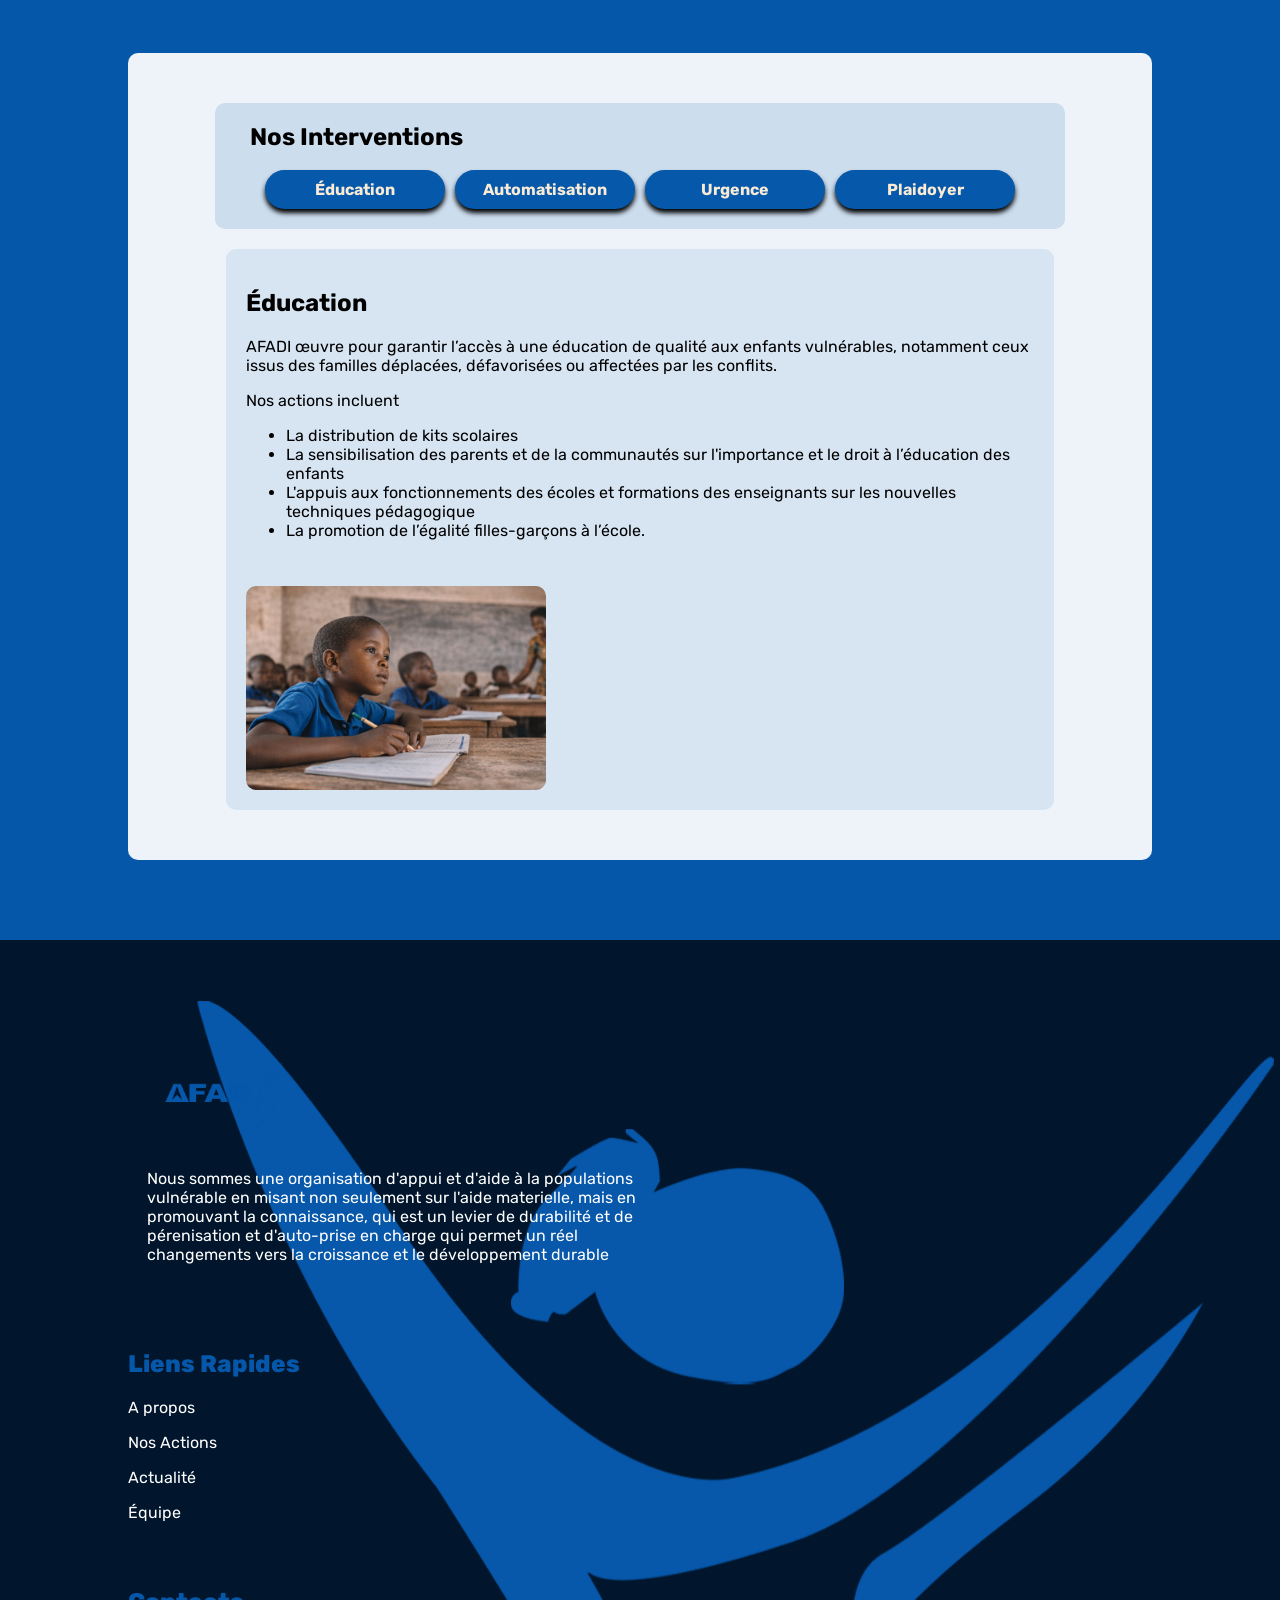
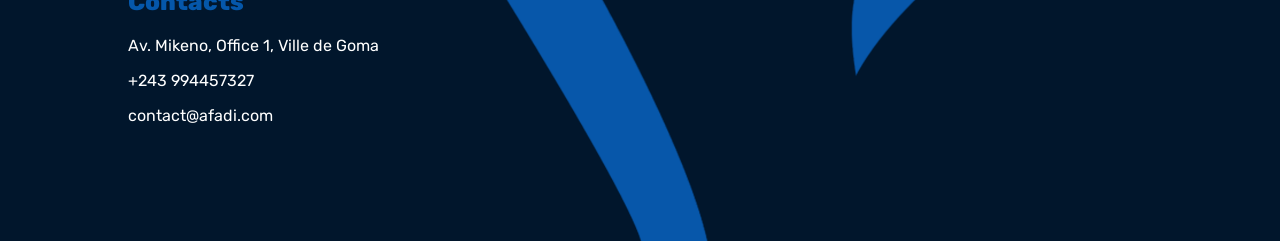
==== commit 23df92b8: "mise jour de la structure et du style du site Web" ====
--- a/index.html
+++ b/index.html
@@ -8,6 +8,7 @@
     <link rel="preconnect" href="https://fonts.googleapis.com">
     <link rel="preconnect" href="https://fonts.gstatic.com" crossorigin>
     <link href="https://fonts.googleapis.com/css2?family=Mozilla+Headline:wght@200..700&family=Rubik:ital,wght@0,300..900;1,300..900&display=swap" rel="stylesheet">
+    <link rel="stylesheet" href="https://cdnjs.cloudflare.com/ajax/libs/font-awesome/6.5.1/css/all.min.css">
 </head>
 <body>
     <div class="partie1 btn">
@@ -17,14 +18,14 @@
                 <nav>    
                    <a href="index.html" class="lien">Acceuil</a> 
                     <a href="Apropos.html" class="lien">À propos</a>
-                    <a href="nosActions.html" class="lien"> Nos Actions </a>
-                    <a href="#" class="lien"> galerie</a>
+                    <a href=".about" class="lien"> galerie</a>
                     <a href="#" class="lien"> Contacts</a>
                 </nav>
             </div>
-            <div class="ent">
+            <div>
                 <p>
-                    <a href="#" class="bouton">Soutenir notre mission</a>
+                    <a href="#" class="bouton">Faire un DON <i class="fa-solid fa-arrow-right-long"></i></a>
+                    
                 </p>
             </div>
         </header>
@@ -35,7 +36,7 @@
             </div>
             <p>À l'unissons faisons la différence, et changons la tristesse en <strong>JOIE</strong> et le désespoir en <strong>ESPOIR</strong></p>
             <p>
-                <a href="#" class="bouton">Soutenir notre mission</a>
+                <a href="#" class="bouton">Faire un DON <i class="fa-solid fa-arrow-right-long"></i></a>
             </p>
         </div>
         
@@ -50,139 +51,197 @@
             </div>
             <div class="stat">
                 <h1>500+</h1>
-                <p>Enfants soutenue</p>
+                <p>Enfants <br>soutenue</p>
             </div>
             <div class="stat">
                 <h1>300+</h1>
-                <p>Femmes autonomisée</p>
+                <p>Femmes <br>autonomisée</p>
             </div>
             <div class="stat">
                 <h1>50+</h1>
                 <p>Communauté</p>
             </div>
         </div>
-        
+
+        <!-- Section secteur d'activité -->
+
             <section class="about">
-                <p class="point1">Secteurs d'activités</p>
+                <p class="point1"><span>Secteurs</span> d'activités</p>
                 <h1 class="about_title1">Faites la Difference</h1>
                 <p>Le développement passe par l'éducation, la dignité et la résilience des communautés <br> Faisons en sorte que celà devienne une réalité palpable</p>
                 <div class="nos_activites">
                     <div class="about__education boite">
-                        <div class="icone">
-                            <p class="img"><img src="images/illustration/IconeEducation.jpg" alt="icone education"></p>
-                        </div>
-                        <h2>Appuis à la scolarisation des Enfants</h2>
-                        <p>Favorise un accès à l'éducation de qualité pour les enfants issus de familles défavorable, déplacées ou affectées par les conflits</p>
-                        
+                        <div class="icone pour_education">
+                            <img src="images/illustration/IconeEducation.png" alt="icone education" class="img">
+                        </div>
+                        <div class="texte_explicatif">
+                            <h3>Éducation</h3>
+                            <p>Favorise un accès à l'éducation de qualité pour les enfants issus de familles défavorable, déplacées ou affectées par les conflits</p>
+                        </div>
+                        <div class="info">
+                            <a href="#action">En savoir plus > </a>
+                        </div>
                     </div>
                     <div class="about__promotion boite">
-                        <div class="icone">    
-                            <p class="img"><img src="images/illustration/IconeFemme.jpg" alt="icone education"></p>
-                        </div>
-                        <h2>Promotion et Autonomisation de la femme</h2>
-                        <p>L'Autonomie de la femme contribue à l'équilibre de toute une communauté, et joue un rôle moteur dans le développement local</p>
+                        <div class="icone pour_promotion">    
+                            <img src="images/illustration/IconeFemme.png" alt="icone education" class="img">
+                        </div>
+                        <div class="texte_explicatif">
+                            <h3>Autonomisation</h3>
+                            <p>L'Autonomie de la femme contribue à l'équilibre de toute une communauté, et joue un rôle moteur dans le développement local</p>
+                        </div>
+                        <div class="info">
+                            <a href="#action">En savoir plus > </a>
+                        </div>
                     </div>
                     <div class="about__urgences boite">
-                        <div class="icone">
-                            <p class="img"><img src="images/illustration/IconeUrgence.jpg" alt="icone education"></p>
-                        </div>
-                        <h2>Reponses Humanitaires <br> d'Urgence</h2>
-                        <p>Face aux crise reccurentes, nous intervenons rapidement pour apporter des assistances aux victimes</p>
+                        <div class="icone pour_urgence">
+                            <img src="images/illustration/IconeUrgence.png" alt="icone education" class="img">
+                        </div>
+                        <div class="texte_explicatif">
+                            <h3>Reponses d'Urgence</h3>
+                            <p>Face aux crise reccurentes, nous soulagons la douleurs des victimess en leurs apportant une assistances rapides et adequate</p>
+                        </div>
+                        <div class="info">
+                            <a href="#action">En savoir plus > </a>
+                        </div>
                     </div>
                     <div class="about__plaidoyer boite">
-                        <div class="icone">
-                            <p class="img"> <img src="images/illustration/IconePlaidoyer.jpg" alt="icone education"> </p>
-                        </div>
-                        <h2>Plaidoyer pour le droit à  toutes et à tous </h2>
-                        <p>Nous portons la  voix des communautés afin que l'Éducation reste une priorité nationale, ainsi de l'égalité des chances dans tout les domaines</p>
+                        <div class="icone pour_plaidoyer">
+                            <img src="images/illustration/IconePlaidoyer.png" alt="icone education" class="img">
+                        </div>
+                        <div class="texte_explicatif">
+                            <h3>Plaidoyer </h3>
+                            <p>Nous portons la  voix des communautés afin que l'Éducation reste une priorité nationale, ainsi de l'égalité des chances dans tout les domaines</p>
+                        </div>
+                        <div class="info">
+                            <a href="#action">En savoir plus >  </a>
+                        </div>
                     </div>
                 </div>
             </section>
+
+        <!-- section consacrée à l'IMPACT -->
 
             <section class="impact">
                 <div class="impact__bloc">
-                    <div class="impact__bloc-text">
-                        <p class="point1">Impact</p>
-                        <h1>Changeons des Vie <br>avec la Connaissance</h1>
-                        
-                        <h3>Parce qu'une société instruite est une société libre, résiliente et capable de bâtir son propre développement</h3>
-                        <div class="img_impact">
+                    <div class="impact__bloc-contenue">
+                        <div class="impact_text conteneur_impact ">
+                            <h1>Changeons des Vie <br>avec la Connaissance</h1>
+                            
+                            <h3>Parce qu'une société instruite est une société libre, résiliente et capable de bâtir son propre développement</h3>
+                            
+                            <p>Apprendre, c’est bien plus que mémoriser :</p>
+                            <ul>
+                                <li>c’est reprendre confiance en soi ;</li>
+                                <li>retrouver sa place dans la société; </li>
+                                <li> Et s’ouvrir au monde</li>
+                            
+                            </ul>
+                            <p>L’éducation donne aux enfants les outils pour rêver, aux femmes les moyens de s’affirmer, et aux communautés la capacité de se reconstruire dans la paix.
+                            </p>   
+                        </div>
+                        <div class="img_impact conteneur_impact">
                             <img src="unGeste1.png" alt="images Des Impacts">
-                        </div>
-                        <p class=txt>Apprendre, c’est bien plus que mémoriser :
-                            c’est reprendre confiance en soi, retrouver sa place dans la société et s’ouvrir au monde.
-                            L’éducation donne aux enfants les outils pour rêver, aux femmes les moyens de s’affirmer, et aux communautés la capacité de se reconstruire dans la paix.
-                        </p>       
+                        </div>    
                     </div>
                 </div>
             </section>
 
-            <section class="realisation sec">
-                    <p class="point1">Nos Réalisations</p>
-                    <h1 class="real__titre">Projets</h1>
-                    <p class="real__para">Chaque activités est une empreinte de notre foi à un avenir meilleurs, <br>battus par une communauté instruite</p>
-                    <div class="real__projet">
-                        <div class="mod promenade">
-                            <!-- projet de promenade -->
-                            <div class="real_text">
-                                <h2>Visite éducatif des élèves</h2>
-                                <p>L'apprentissage visuel permet aux enfants de bien assumuler les connaissances</p>
-                            </div>
-                        </div>
-                        <div class="mod distri">    
-                            <!-- distribution des fournitures scolaire -->
-                            <div class="real_text">
-                                <h2>Distribution des fournitures Scolaire et enfants déplacé</h2>
-                                <p>Chaque enfant à droit d'étudier dans des bonnes conditions</p>
-                            </div>
-                        </div>
-                        <div class="mod incendi">
-                            <!-- distribution aux sinistrés des incendie -->
-                            <div class="real_text">
-                                <h2>Distribution des Kits ménages de première necessité aux victimes d'incendie </h2>
-                                <p>Chaque action aide à soulager la souffrance</p>
-                            </div>
-                        </div>
-                    </div>
+            <!-- Nos programmes phares -->
+
+            <section class="programmes">
+                <div class="titre">
+                    <p class="point1"><span>Nos</span> programmes phrares</p>
+                    <h1>Projets mise en oeuvre</h1>
+                    <p>Chaque activités est une empreinte de notre foi à un avenir meilleurs, <br>donnons à chaque enfants son droit à l'éducation, <br> à et la femme son autonomie</p>
+                </div>
+                <div class="nos-programmes">
+                    <div class="visite conteneur-programmes">
+                        <div class="img-programme">
+                            <h3 class="pgrm-visite">Visite Educatif</h3>
+                        </div>
+                        <div class="description-pgrm">
+                            <p>Rendre réel l'apprentissatige théorique faite dans les salles de classe par la pratique avec les réalités du terrain garanti une bonne assimulation</p>
+                        </div>
+                        <div class="info">
+                            <a href="nosActions.html">En savoir plus >  </a>
+                        </div>
+                    </div>
+                    <div class="credit conteneur-programmes">
+                        <div class="img-programme">
+                            <h3 class="pgrm-credit">Autonomisation des femmes</h3>
+                        </div>
+                        <div class="description-pgrm">
+                            <p>Appuis aux AGR local en offrants aux femmes la possibilité d'un accès aux Micro-Crédit sans garanti pour leurs croissances financière </p>
+                        </div>
+                        <div class="info">
+                            <a href="#">En savoir plus >  </a>
+                        </div>
+                    </div>
+                    <div class="fournitures conteneur-programmes">
+                        <div class="img-programme">
+                            <h3 class="pgrm-fourniture">Appuis à la Scolarisation</h3>
+                        </div>
+                        <div class="description-pgrm">
+                            <p>Dotation des fournitures scolaires complète aux enfants vulnérables selon le standard du Cluster</p>
+                        </div>
+                        <div class="info">
+                            <a href="#">En savoir plus >  </a>
+                        </div>
+                    </div>
+                    <div class="sinistre conteneur-programmes">
+                        <div class="img-programme">
+                            <h3 class="pgrm-sinistre">Appuis aux sinistrés</h3>
+                        </div>
+                        <div class="description-pgrm">
+                            <p>Intervention d'urgence en faveur des victimes d'incendis avec la dotation des NFIs</p>
+                        </div>
+                        <div class="info">
+                            <a href="#">En savoir plus >  </a>
+                        </div>
+                    </div>
+                </div>
             </section>
 
-            <section class="sec">
-                <div class="equipe">
-                    <p class="point1">Notre équipe</p>
-                    <h1>Une équipe engagé <br>pour le changement</h1>
-                    <div class="partiequipe">
-                        <div class="blocequipe">
-                            <div class="equipe1 pht">
-                                <img src="#" alt="">
-                                <!-- <h2>Répresentate Nationale</h2> -->
-                            </div>
-                            <h3 class="nom">Ancille BUROKO</h3>
-                            <p class="fonction">Coordonateur</p>
-                        </div>
-                        <div class="blocequipe">
-                            <div class="equipe2 pht">
-                                <img src="#" alt="">
-                                <!-- <h2>Coordonateur des Activités</h2> -->
-                            </div>
-                            <h3 class="nom">Ancille BUROKO</h3>
-                            <p class="fonction">Coordonateur</p>
-                        </div>
-                            <!-- <div class="equipe3 pht">
-                                <img src="#" alt="">
-                                <h2>Charge de Ressouces Humaines</h2>
-                            </div> -->
-                        <div class="blocequipe">
-                            <div class="equipe4 pht">
-                                <img src="#" alt="">
-                                <!-- <h2>Administrateur Financier</h2> -->
-                            </div>
-                            <h3 class="nom">Ancille BUROKO</h3>
-                            <p class="fonction">Coordonateur</p>
-                        </div>
-                    </div>
-                </div>
-           </section>
+            <!-- parties nos actions dans différentes domaines -->
+
+        <section class="action" id="action">
+            <div class="conteneur_domaine">
+                <div class="titre_domaine">
+                    <h2>Nos Interventions </h2>
+                    <div class="onglet">
+                        <div class="dom  educ">Éducation</div>
+                        <div class="dom auto">Automatisation</div>
+                        <div class="dom urg">Urgence</div>
+                        <div class="dom pladoyer">Plaidoyer</div>
+                    </div>
+                </div>
+                <div class="contenu_domaine">
+                    <div class="textuelle">
+                        <h2 class="titreDomaine">Éducation</h2>
+                        <p class="textDomaine">AFADI œuvre pour garantir l’accès à une éducation de qualité aux enfants vulnérables, notamment ceux issus des familles déplacées, défavorisées ou affectées par les conflits.</p>
+                        <p class="description">Nos actions incluent</p>
+                        <ul>
+                            <li class="point">La distribution de kits scolaires</li>
+                            <li class="point2">La sensibilisation des parents et de la communautés sur l'importance et le droit à l’éducation des enfants</li>
+                            <li class="point3">L'appuis aux fonctionnements des écoles et formations des enseignants sur les nouvelles techniques pédagogique</li>
+                            <li class="point4">La promotion de l’égalité filles-garçons à l’école.</li>
+                        </ul>
+                        <p class="finDomaine"></p>
+                    </div>
+                    <div class="images">
+                        <img src="images/imageSecteur/education.jpg" alt="" class="imgDomaine">
+                    </div>
+                    <div class=""></div>
+                </div>
+            </div>
+        </section>
+    
         </main>
+
+        <!-- PIED de PAGE de notre site web -->
+
         <footer>
             <div class="all">
                 <div class="foot info">
@@ -204,6 +263,7 @@
                 </div>
             </div>
         </footer>
-  
+
+        <script src="script1.js"></script>
 </body>
 </html>
--- a/style.css
+++ b/style.css
@@ -3,27 +3,33 @@
     font-family: "Rubik", sans-serif;
     background-color: #f7f8fb;
 }
-.btn{
-    padding :0% 2%;
+.fa-house{
+    width: 200px;
+    
 }
 
 
 /* bloc regroupant tout les elements de l'entete */
 
 .partie1{
-    background-image: url(images/img_util/background1.png);
-    background-size:85%;
+    background-image: url(images/img_util/background3.png);
     background-repeat: no-repeat;
-    background-position: 10cm;
-    padding-bottom: 10%;  
+    background-position: top right;
+    
+    position: relative;
+    z-index: 1;
+    height: 100vh;
 }
 img{
     width: 200px;
 }
 header{
-    padding: 3px;
+    padding: 0px 30px;
     display: flex;
     justify-content:space-between;
+    align-items: center;
+    position: relative;
+    flex-wrap: wrap;
 }
 header p {
     font-size: 0.8em;
@@ -48,11 +54,11 @@
 }
 .bouton{
     display: block;
-    color: white;
-    background-color: #0557aa;
+    color: #0557aa;
     width: 170px;
     height: 40px;
     border-radius: 0px 15px 15px 15px;
+    border :#0557aa 1px solid ;
     text-align: center;
     display: flex;
     align-items: center;
@@ -61,11 +67,48 @@
     font-weight: bolder;
     margin-right: 10px;
     padding: 0px 10px;
-}
+    position: relative;
+    z-index: 1;
+    overflow: hidden;
+    
+}
+.bouton::after{
+    content: "";
+    display: block;
+    background-color: #0557aa;
+    width: 170px;
+    height: 40px;
+    border-radius: 0px 15px 15px 15px;
+    border :#0557aa 1px solid ;
+    padding: 0px 10px;
+    position: absolute;
+    top: 0;
+    right: 0;
+    bottom: 0;
+    left: 0;
+    z-index: -1;
+    transform: translate(-200px);
+    transition: transform 200ms;
+}
+.bouton:hover::after{
+    transform: translate(0);
+}
+.bouton:hover{
+    color: white;
+}
+.fa-arrow-right-long{
+    padding-left:15px;
+    font-size:20px;
+    display: none !important ;
+}
+.bouton:hover .fa-arrow-right-long{
+    display: block !important;
+}
+
 .chap1{
     width: 38%;
     margin-left: 8%;
-    margin-top:5%;
+    margin-top:10%;
 }
 .chap1 h1{
     font-size: 3.5em;
@@ -81,12 +124,56 @@
 }
 .chap1 .bouton{
     font-size: 0.5em;
-    padding : 1% 2%;
     margin-top : 10%;
 }
 
-/* bloc regroupant les statitistiques */
+/* ========================================================= 
+responsive PARTIE 1*/
+@media screen and (max-width:1350px){
+    header{
+        background-color: rgba(255, 255, 255, 0.434);   
+    }
+    .chap1 h1{
+        font-size: 2.5em;
+    }
+    .partie1{
+        background-position:50% ;
+    }
+    .chap1{
+        width: 50%;
+    }
+}
+@media screen and (max-width:500px) {
+    header{
+        flex-direction: column;
+    }
+    header .bouton{
+        margin: 40px;
+    }
+    .partie1{
+        background-color: #0558aa56 ;
+        background-position: 40%;
+    }
+    .chap1{
+        width: 80%;
+        text-align: center;
+    }
+    .chap1 h1{
+        font-size: 2.2em;
+        padding: 30px 0px;
+    }
+    .chap1 p{
+        width: 100%;
+        margin: 50px 0px;
+    }
+    .chap1 .bouton{
+        margin: auto;
+    }
+}
+
+/* ============================================================= */
 /* statitiques des différentes couches touché par nos interventions */
+
 .statistique{
     background: linear-gradient(135deg, #f7fbff, #ffffff);
     box-shadow: 00px 0px 20px black;
@@ -107,94 +194,226 @@
 .stat p{
     color: rgb(0, 0, 0);
 }
-
+@media screen and (max-width:1350px){
+    .statistique{
+        width: 80%;
+        display: grid;
+        grid-template-columns: 1fr 1fr;
+    }
+    .stat{
+        
+    }
+    .stat h1{
+        font-size: 1.2em;
+    }
+}
+
+/* ======================================================== */
 /* bloc regroupant les élement de la section à propos */
 
 .about {
     width: 80%;
     margin: auto;
     margin: top;
+    padding-top: 50px;
+}
+/* stype de titre de section */
+.point1{
+    color: #0557aa;
+    font-weight: 700;
+    margin: 0px;
+    font-size: 1.2em;
+}
+.point1 span{
+    padding-bottom: 5px;
+    border-bottom: #0557aa 4px solid;
 }
 .about_title1{
-    font-size: 3.5em;
-    text-align: center;
-    margin: 0px;
+    font-size: 2.5em;
 }
 .about_title1 + p {
-    text-align: center;
-    padding-bottom: 40px;
+    padding-bottom: 0px;
 }
 .nos_activites {
     display: flex;
     justify-content:space-evenly;
     flex-wrap:wrap;
-    gap : 10px;
+    gap: 10px;
 }
 .boite{
-    width: 250px;
-    background-color: #ffffff;
-    padding :  10px 25px;
-    border-radius: 0px 40px 0px 40px;
+    width: 310px;
+    border-radius: 0px 40px 0px 10px;
     margin : 25px 0px;
     box-shadow: rgb(130, 129, 129) 0px 4px 15px;
+    transform: scale(1);
     /* effet transition */
-    transition-property: transform;
-    transition-duration: 0,1sec;
+    transition : transform 300ms;
 }
 .boite:hover{
-    box-shadow: #01162c 5px 10px 20px;
-}
-a:hover{
-    transform: scale(0.9);
-}
-.boite h2{
-    font-size: 1em;
-    text-align: center;
-    margin-bottom: 0px;
-}
-.boite p{
-    font-size: 0.9em;
-    text-align: center;
-    padding:10% 0%;
-}
-.icone .img{
-    margin: auto;
+    transform: scale(1.07);
+}
+.texte_explicatif{
+    padding: 19px;
+}
+.icone{
+    border-radius: 0px 40px 0px 0px;
+    height: 230px;
+    position: relative;
+}
+.pour_education{
+    background-image: url(images/imageSecteur/education1.jpg);
+    background-size: cover;
+}
+.pour_promotion{
+    background-image: url(images/imageSecteur/automatisation.jpg);
+    background-size: cover;
+}
+.pour_urgence{
+    background-image: url(images/imageSecteur/urgence.jpg);
+    background-size: cover;
+}
+.pour_plaidoyer{
+    background-image: url(images/imageSecteur/plaidoyer.jpg);
+    background-size: cover;
+}
+.img{
+    position: absolute;
+    left: 5%;
+    top: 5%;
+    width: 70px;
+    color: #26588e;
+}
+.info{
+    margin-bottom: 20px;
+    margin-left:19px
+}
+.info a {
+    text-decoration: none;
+    color:#0557aa;
+    padding: 5px;
 }
 main{
     background-image: url(images/img_util/background2.png);
 }
 
-
+/* ================================================================ */
 /* bloc regroupant les élement de la section Impact de nos actions */
-
 
 .impact{
     margin: 100px 0px;
 }
 .impact__bloc{
-    gap: 40px;
     width: 80%;
     margin: auto;
 }
 
-.impact__bloc-text h1{
-    font-size: 3em;
-    text-align: center;
-    margin: 0px;
-    padding-bottom: 40px;
-    
-}
-
 .img_impact img{
     width: 100%;
 }
-.impact__bloc-text h3{
-    font-size: 1.2em;
+.impact__bloc-contenue{
+    display: flex;
+    flex-direction: column;
+    justify-content: center;
+    align-items: center;
+}
+.conteneur_impact{
+    width: 60%;
+}
+.img_impact{
+    width: 70%;
+    margin-left: 30%;
+}
+.impact_text{
+    background-color: #f7f8fb;
+    border: #ffffff solid 10px;
+    border-radius: 5px;
+    padding: 30px;
+}
+@media screen and (max-width:1350px){
+   
 }
 .impact__bloc-text .txt{
     font-size: 1.2em;
     width: 90%;
 }
+@media screen and (max-width : 500px){
+    .conteneur_impact{
+        width: 90%;
+    }
+    .img_impact{
+        width: 100%;
+        margin-left: 10%;
+    }
+}
+
+/* Programme phares mise en oeuvre par AFADi   */
+
+.programmes{
+    margin: auto;
+    padding: 30px 0px 150px 0px;
+    width: 80%;
+}
+
+.titre h1{
+    font-size: 2.5em;
+}
+.nos-programmes{
+    display: flex;
+    justify-content: space-evenly;
+    gap: 10px;
+    margin-top: 50px;
+    flex-wrap: wrap;
+}
+.conteneur-programmes{
+    width: 320px;
+    border-radius: 20px;
+    box-shadow: 0px 2px 3px black;
+    transition: transform 300ms;
+}
+.conteneur-programmes:hover{
+    transform: translateY(10px);
+}
+.conteneur-programmes:hover h3{
+    background-color: rgb(255, 255, 255) !important;
+    transform: rotateY(360deg);
+    color: #0557aa;
+}
+.img-programme{
+    background-image: url(imageProjet.png);
+    background-size: cover;
+    height: 250px;
+    border-radius: 20px 20px 0px 0px;
+    padding: 10px;
+}
+.img-programme h3{
+    background-color:#01162c;
+    color: white;
+    border-radius: 30px;
+    padding: 8px;
+    font-size: 1em;
+    width: 170px;
+    transition: background-color 500ms, transform 200ms;
+}
+.description-pgrm{
+    padding: 19px;
+    height: 110px;
+}
+.pgrm-visite{
+    width: 120px !important;
+    background-color: #0557aa !important;
+}
+.pgrm-credit{
+    width: 235px !important;
+    background-color: #000000 !important;
+}
+.pgrm-fourniture{
+    width: 200px !important;
+    background-color:#13312d !important;
+}
+
+
+
+
 
 /* partie réalisation des projets */
 .sec{
@@ -211,14 +430,14 @@
     font-size: 1.1em;
 }
 .promenade{
-    background-image: url(imageProjet.png);
+    background-image: url(imageProjet);
 }
 .distri{
     background-image: url(imageProjet.png);
    
 }
 .incendi{
-    background-image: url(imageProjet.png);
+    background-image: url(imageProjet.pn);
 }
 .mod{
     border-radius: 40px;
@@ -236,58 +455,132 @@
     font-size: 2.5em;
 }
 
-
-/* notre équipe */
-.sec .equipe{
-    text-align: center; 
-    padding-bottom: 150px;
-    margin-top:100px ;
-}
-.partiequipe{
+/* =================================================================== */
+/* parties qui concerne nos actions dans différentes domaines */
+
+.action{
+    background-color:#0557aa;
+    display: flex;
+    justify-content: center;
+    align-items: center;
+    padding: 80px 0px;
+}
+.conteneur_domaine{
+    width: 80%;
     display: flex;
     gap: 20px;
-}
-.equipe1{
-    background-image: url(images/equipe/PHOTO-2023-07-27-08-31-10.jpg);
-}
-.equipe2{
-    background-image: url(images/equipe/PHOTO-2024-08-07-07-58-45.jpg);
-}
-.equipe3{
-    background-image: url(images/equipe/PHOTO-2025-07-27-09-32-01.jpg);
-}
-.equipe4{
-    background-image: url(images/equipe/PHOTO-2025-07-28-10-34-43\ 2.jpg);
-}
-.pht{
-    width: 400px;
-    height: 400px;
-    background-size: cover;
-    border-radius: 50% 50%;
-    border: #ffff solid 10px;
-}
-.blocequipe .nom,.fonction{
-    margin : 0px;
-    padding : 0px;
-}
-.equipe h1{
-    margin-top : 0px ;
-    font-size: 3em;
-}
-.point1{
-    color: #0557aa;
-    font-weight: 700;
-    margin: 0px;
+    justify-content: center;
+    background-color: #ffffffed;
+    padding: 50px 0px;
+    border-radius: 10px;  
+}
+@media screen and (max-width:1500px){
+    .conteneur_domaine{
+        flex-direction: column;
+        align-items: center;
+    }
+}
+.titre_domaine{
+    background-color: #0558aa24;
+    border-radius: 10px;
+    display: flex;
+    flex-direction: column;
+    align-items: center;
+    padding: 0 15px;
+}
+@media screen and (max-width:1500px){
+    .titre_domaine{
+        width: 80%;
+        display: block;
+        
+    }
+}
+.contenu_domaine{
+    width: 60%;
+    display: flex;
+    background-color:#0558aa18;
+    border-radius: 10px;
+    padding: 20px;
+    gap: 30px;
+}
+@media screen and (max-width:1500px){
+    .contenu_domaine{
+        flex-wrap: wrap;
+    }
+}
+.images{
+    width: 300px;
+    
+}
+.images img{
+    width: 300px;
+    height: 100%;
+    border-radius: 10px;
+}
+@media screen and (max-width:1500px){
+    .contenu_domaine{
+        width: 77%;
+    }
+}
+.dom{
+    background-color:#0558aa;
+    box-shadow: 0px 4px 5px black;
+    width: 200px;
     text-align: center;
-    font-size: 1.2em;
-}
-.jus{
-    text-align: left;
+    padding: 10px 0px;
+    margin-bottom: 20px;
+    border-radius: 20px;
+    font-weight: bolder;
+    color: antiquewhite;
+    transition: transform 200ms;
+}
+@media screen and (max-width:1500px){
+    .onglet{
+        display: flex;
+        gap: 10px;
+        align-items: center;
+        justify-content: center;
+    }
+    .dom{
+        width: 180px;
+    }
+    .titre_domaine h2{
+        margin-left: 20px ;
+    }
+}
+.dom:hover{
+    background-color: white;
+    color: #0557aa;
+}
+.dom:focus{
+    background-color: white;
+    color: #0557aa;
+    transform: scale(1.8);
+}
+@media screen and (max-width:500px){
+    .onglet{
+        display: grid;
+        grid-template-columns: 1fr 1fr;
+        gap: 10px;
+    }
+    .dom{
+        font-size: 0.8em;
+        width: 100%;
+    }
+    .images img{
+        width: 100%;
+        height: 100%;
+        border-radius: 10px;
+    }
 }
 
 /* partie footer */
+
+
 footer{
     background-color: #01162c;
+    background-image: url(icone-logo.png);
+    background-repeat: repeat;
     color: white;
     padding: 100px 0px;
 }
@@ -301,12 +594,16 @@
     margin: auto;
     
 }
+@media screen and (max-width:1500px){
+    footer .all{
+        flex-wrap: wrap;
+    }
+}
 .foot{
     width: 50%;
-}
-.liens{
-    padding-left: 150px;
-}
+    
+}
+
 .liens a{
     text-decoration: none;
     color: white;
@@ -315,299 +612,13 @@
     color: #0557aa;
     font-weight: 800;
 }
-
-/* responsive design */
-
-@media screen and (max-width:600px) {
-    img{
-        width: 150px;
-    }
-    header{
-        flex-wrap: wrap;
-        justify-content: center;
-    }
-    header p {
-        font-size: 0.6em;
-    }
-    nav a{
-        font-size: 0.8em;
-    }
-    nav{
-        padding-bottom: 20px;
-    }
-    .bouton{
-        width: 120px;
-        height: 40px;
-        border-radius: 0px 15px 15px 15px;
-    }
-    .chap1{
-        width: 90%;
-        margin-left: 8%;
-        margin-top:5%;
-    }
-    .chap1 h1{
-        font-size: 2.5em;
-        padding-bottom: 2%;
-    }
-    .chap1 p{
-        font-size: 1.3em;
-        width: 90%;
-        margin-top : 10%;
-    }
-    .chap1 a{
-        font-size: 0.5em;
-        padding : 1% 0%;
-        margin-top : 10%;
-        margin: auto;
-    }
-    .partie1{
-        background-size:0px;
-        background-repeat: no-repeat;
-        background-position: 100%;
-    }
-    .responsive{
-        background-image: url(images/img_util/background1.png);
-        height: 420px;
-        background-size:150%;
-        background-position: right;
-    }
-    .point1{
-        font-size: 0.7em;
-    }
-
-    /* partie à propos */
-    
-    /* partie impact */
-    .impact__bloc{
-        flex-direction: column-reverse;
-        gap: 40px;
-        
-    }
-    .impact__bloc-text{
-        width: 100%;
-    }
-    .jus{
-        text-align: center;
-    }
-    .impact__bloc-text h1{
-        font-size: 2.5em;
-    }
-    .impact__bloc-image{
-        width: 450px;
-        margin: auto;
-        
-    }
-    /* .image1{
-        width: 400px ;
-        height: 400px;
-    }
-    .image2{
-        left: 50px;
-        bottom: 10px;
-    }
-    .image3{
-        width: 150px ;
-        height: 150px;
-        right: -10px;
-        top: 170px;   
-    } */
-    /* parties réalialisation */
-    .real__titre{
-        font-size: 2.5em;
-    }
-    .real__para{
-        margin-bottom: 50px;
-    }
-    .real__projet{
-        flex-direction: column;
-        gap : 50px
-    }
-    .reali{
-        width: 350px;
-        margin: 0;
-        margin: auto;
-    }
-    .rubrique .score{
-        font-size: 1.3em;
-    }
-    .text h2{
-        font-size: 1.2em;
-    }
-    .consulte p{
-        font-size: 0.7em;
-    }
-   /* partie équipe */
-    .partiequipe{
-        flex-direction: column;
-        align-items: center;
-        gap: 50px;
-    }
-    .pht{
-        width: 340px;
-        height: 340px;
-    }
-    .equipe h1{
-        font-size: 2em;
-    }
-    /* partie footer */
-    footer{
-        background-color: #01162c;
-        color: white;
-        padding: 50px 0px;
+@media screen and (max-width:500px){
+    .foot{
+        width: 100% !important;
     }
     .info img{
-        width: 40%;
-    }
-    footer .all{
-        flex-direction: column;
-        gap: 30px;
-        width: 80%;
-        margin: auto;
-        
-    }
-    .foot{
-        width: 100%;
-    }
-    .liens{
-        padding-left: 0px;
-    }
-    .liens a{
-        text-decoration: none;
-        color: white;
-    }
-    .foot h2{
-        color: #0557aa;
-        font-weight: 800;
-    }
-}
-
-@media screen and (min-width:600px) and  (max-width:1200px) {
-    img{
-        width: 150px;
-    }
-   
-    header p {
-        font-size: 0.6em;
-    }
-    nav a{
-        font-size: 0.8em;
-    }
-    nav{
-        padding-bottom: 20px;
-    }
-    .bouton{
-        width: 120px;
-        height: 40px;
-        border-radius: 0px 15px 15px 15px;
-    }
-    .chap1{
-        width: 45%;
-        margin-left: 8%;
-        margin-top:5%;
-    }
-    .chap1 h1{
-        font-size: 2.5em;
-        padding-bottom: 2%;
-    }
-    .chap1 p{
-        font-size: 1.3em;
-        width: 90%;
-        margin-top : 10%;
-    }
-    .chap1 a{
-        font-size: 0.5em;
-        padding : 1% 0%;
-        margin-top : 10%;
-        margin: auto;
-    }
-    .partie1{
-        background-size:contain;
-        background-repeat: no-repeat;
-        background-position:120px;
-    }
-    .point1{
-        font-size: 0.7em;
-    }
-
-
-    /* partie à propos */
-   
-
-    /* partie impact */
-    .impact__bloc{
-        flex-direction: column-reverse;
-        gap: 40px;
-        
-    }
-    .impact__bloc-text{
-        width: 100%;
-    }
-    .jus{
-        text-align: center;
-    }
-    .impact__bloc-text h1{
-        font-size: 2.5em;
-    }
-    /* .impact__bloc-image{
-        width: 450px;
-        margin: auto;
-        
-    }
-    .image1{
-        width: 400px ;
-        height: 400px;
-    }
-    .image2{
-        left: 50px;
-        bottom: 10px;
-    }
-    .image3{
-        width: 150px ;
-        height: 150px;
-        right: -10px;
-        top: 170px;   
-    } */
-    /* parties réalialisation */
-    .real__titre{
-        font-size: 2.5em;
-    }
-    .real__para{
-        margin-bottom: 50px;
-    }
-    .real__projet{
-        flex-wrap: wrap;
-        gap : 50px
-    }
-    .reali{
-        width: 350px;
-        margin: 0;
-        margin: auto;
-    }
-    .rubrique .score{
-        font-size: 1.3em;
-    }
-    .text h2{
-        font-size: 1.2em;
-    }
-    .consulte p{
-        font-size: 0.7em;
-    }
-   /* partie équipe */
-    .partiequipe{
-        flex-direction: column;
-        align-items: center;
-        gap: 50px;
-    }
-    .pht{
-        width: 340px;
-        height: 340px;
-    }
-    .equipe h1{
-        font-size: 2em;
-    }
-    /* partie footer */
-    .info img{
-        width: 40%;
-    }
-}
-
+        width: 50%;
+    }
+}
+
+
